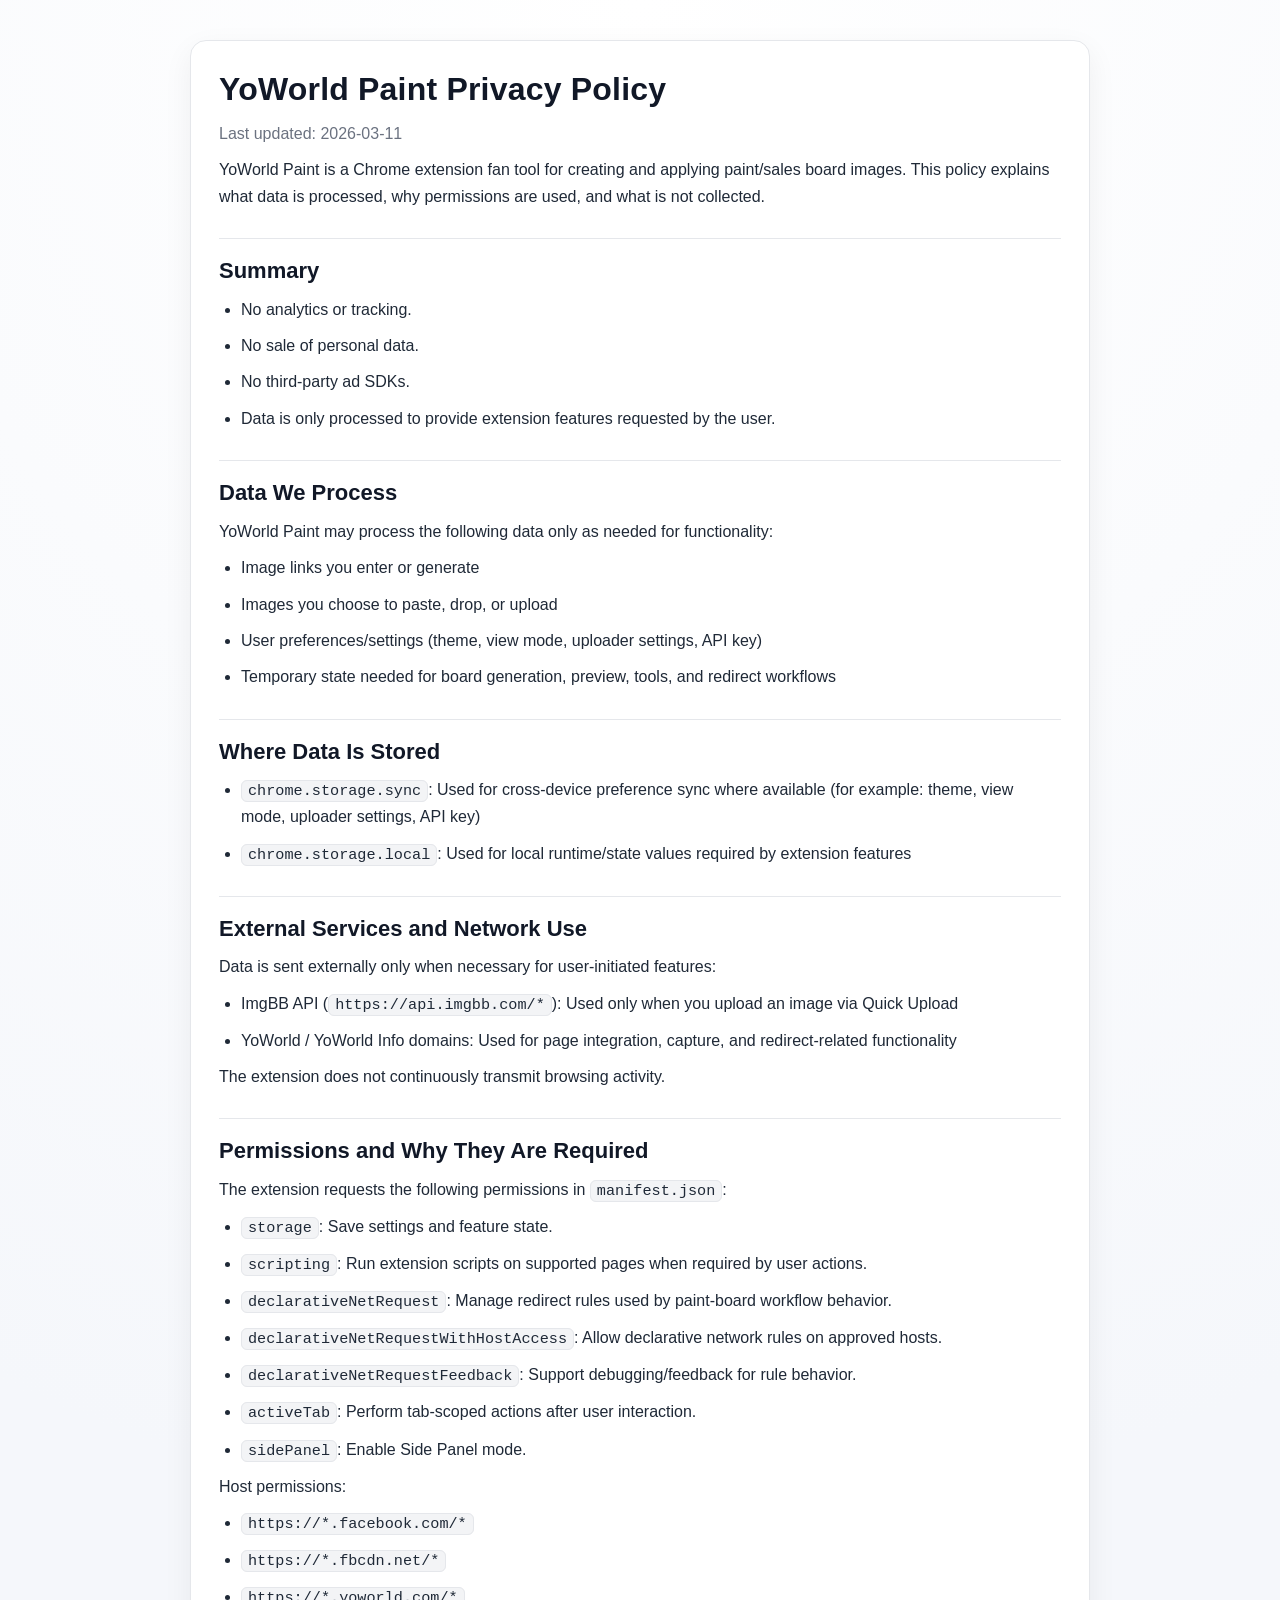
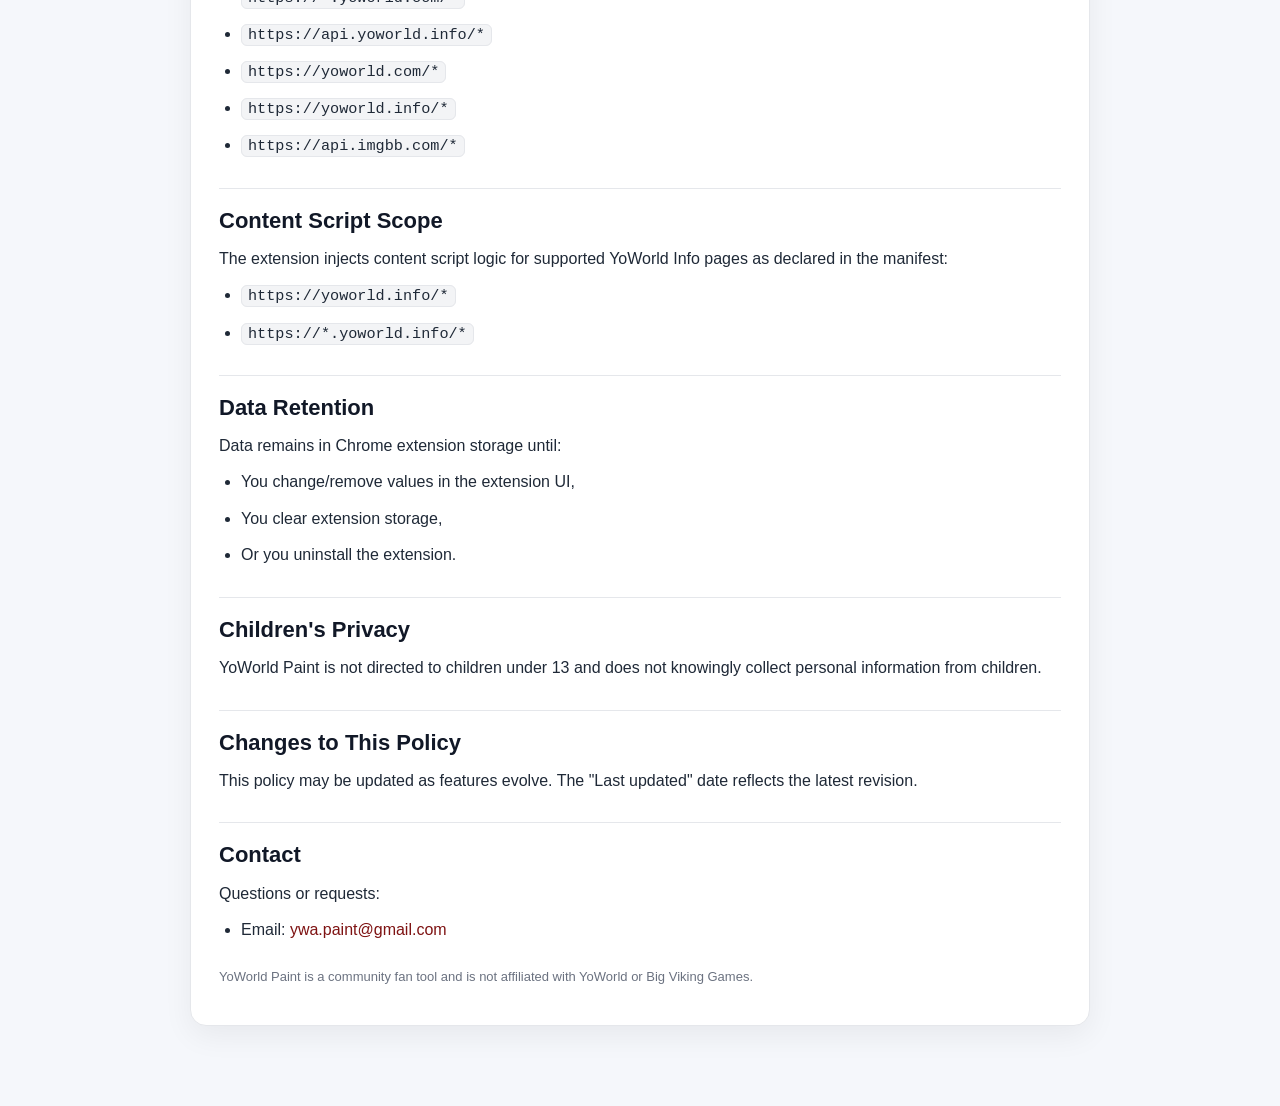
==== privacy-policy.html @ 0a104af5 "Add privacy policy and redirect page for YoWorld Paint extension - Created privacy-policy.html to ou" ====
<!doctype html>
<html lang="en">
<head>
  <meta charset="utf-8" />
  <meta name="viewport" content="width=device-width, initial-scale=1" />
  <title>YoWorld Paint Privacy Policy</title>
  <meta name="description" content="YoWorld Paint Privacy Policy" />
  <style>
    :root {
      --bg: #f5f7fb;
      --card: #ffffff;
      --text: #1f2937;
      --muted: #6b7280;
      --line: #e5e7eb;
      --accent: #7e1212;
      --code-bg: #f3f4f6;
    }

    html, body {
      margin: 0;
      padding: 0;
      background: radial-gradient(circle at top, #ffffff 0%, var(--bg) 55%);
      color: var(--text);
      font: 16px/1.65 "Segoe UI", Roboto, Helvetica, Arial, sans-serif;
    }

    .wrap {
      max-width: 900px;
      margin: 40px auto;
      padding: 0 20px 40px;
    }

    .card {
      background: var(--card);
      border: 1px solid var(--line);
      border-radius: 16px;
      box-shadow: 0 10px 30px rgba(0, 0, 0, 0.06);
      padding: 28px;
    }

    h1, h2 {
      line-height: 1.25;
      margin: 0 0 12px;
      color: #111827;
    }

    h1 {
      font-size: 32px;
      letter-spacing: 0.2px;
    }

    h2 {
      font-size: 22px;
      margin-top: 28px;
      border-top: 1px solid var(--line);
      padding-top: 18px;
    }

    p, li {
      margin: 0 0 10px;
    }

    ul {
      margin: 0 0 8px 22px;
      padding: 0;
    }

    .muted {
      color: var(--muted);
    }

    code {
      background: var(--code-bg);
      border: 1px solid #e5e7eb;
      border-radius: 6px;
      padding: 1px 6px;
      font-family: Consolas, "Courier New", monospace;
      font-size: 0.95em;
    }

    a {
      color: var(--accent);
      text-decoration: none;
    }

    a:hover {
      text-decoration: underline;
    }

    .footer {
      margin-top: 22px;
      font-size: 13px;
      color: var(--muted);
    }
  </style>
</head>
<body>
  <main class="wrap">
    <article class="card">
      <h1>YoWorld Paint Privacy Policy</h1>
      <p class="muted">Last updated: 2026-03-11</p>

      <p>YoWorld Paint is a Chrome extension fan tool for creating and applying paint/sales board images. This policy explains what data is processed, why permissions are used, and what is not collected.</p>

      <h2>Summary</h2>
      <ul>
        <li>No analytics or tracking.</li>
        <li>No sale of personal data.</li>
        <li>No third-party ad SDKs.</li>
        <li>Data is only processed to provide extension features requested by the user.</li>
      </ul>

      <h2>Data We Process</h2>
      <p>YoWorld Paint may process the following data only as needed for functionality:</p>
      <ul>
        <li>Image links you enter or generate</li>
        <li>Images you choose to paste, drop, or upload</li>
        <li>User preferences/settings (theme, view mode, uploader settings, API key)</li>
        <li>Temporary state needed for board generation, preview, tools, and redirect workflows</li>
      </ul>

      <h2>Where Data Is Stored</h2>
      <ul>
        <li><code>chrome.storage.sync</code>: Used for cross-device preference sync where available (for example: theme, view mode, uploader settings, API key)</li>
        <li><code>chrome.storage.local</code>: Used for local runtime/state values required by extension features</li>
      </ul>

      <h2>External Services and Network Use</h2>
      <p>Data is sent externally only when necessary for user-initiated features:</p>
      <ul>
        <li>ImgBB API (<code>https://api.imgbb.com/*</code>): Used only when you upload an image via Quick Upload</li>
        <li>YoWorld / YoWorld Info domains: Used for page integration, capture, and redirect-related functionality</li>
      </ul>
      <p>The extension does not continuously transmit browsing activity.</p>

      <h2>Permissions and Why They Are Required</h2>
      <p>The extension requests the following permissions in <code>manifest.json</code>:</p>
      <ul>
        <li><code>storage</code>: Save settings and feature state.</li>
        <li><code>scripting</code>: Run extension scripts on supported pages when required by user actions.</li>
        <li><code>declarativeNetRequest</code>: Manage redirect rules used by paint-board workflow behavior.</li>
        <li><code>declarativeNetRequestWithHostAccess</code>: Allow declarative network rules on approved hosts.</li>
        <li><code>declarativeNetRequestFeedback</code>: Support debugging/feedback for rule behavior.</li>
        <li><code>activeTab</code>: Perform tab-scoped actions after user interaction.</li>
        <li><code>sidePanel</code>: Enable Side Panel mode.</li>
      </ul>

      <p>Host permissions:</p>
      <ul>
        <li><code>https://*.facebook.com/*</code></li>
        <li><code>https://*.fbcdn.net/*</code></li>
        <li><code>https://*.yoworld.com/*</code></li>
        <li><code>https://api.yoworld.info/*</code></li>
        <li><code>https://yoworld.com/*</code></li>
        <li><code>https://yoworld.info/*</code></li>
        <li><code>https://api.imgbb.com/*</code></li>
      </ul>

      <h2>Content Script Scope</h2>
      <p>The extension injects content script logic for supported YoWorld Info pages as declared in the manifest:</p>
      <ul>
        <li><code>https://yoworld.info/*</code></li>
        <li><code>https://*.yoworld.info/*</code></li>
      </ul>

      <h2>Data Retention</h2>
      <p>Data remains in Chrome extension storage until:</p>
      <ul>
        <li>You change/remove values in the extension UI,</li>
        <li>You clear extension storage,</li>
        <li>Or you uninstall the extension.</li>
      </ul>

      <h2>Children's Privacy</h2>
      <p>YoWorld Paint is not directed to children under 13 and does not knowingly collect personal information from children.</p>

      <h2>Changes to This Policy</h2>
      <p>This policy may be updated as features evolve. The "Last updated" date reflects the latest revision.</p>

      <h2>Contact</h2>
      <p>Questions or requests:</p>
      <ul>
        <li>Email: <a href="mailto:ywa.paint@gmail.com">ywa.paint@gmail.com</a></li>
      </ul>

      <p class="footer">YoWorld Paint is a community fan tool and is not affiliated with YoWorld or Big Viking Games.</p>
    </article>
  </main>
</body>
</html>
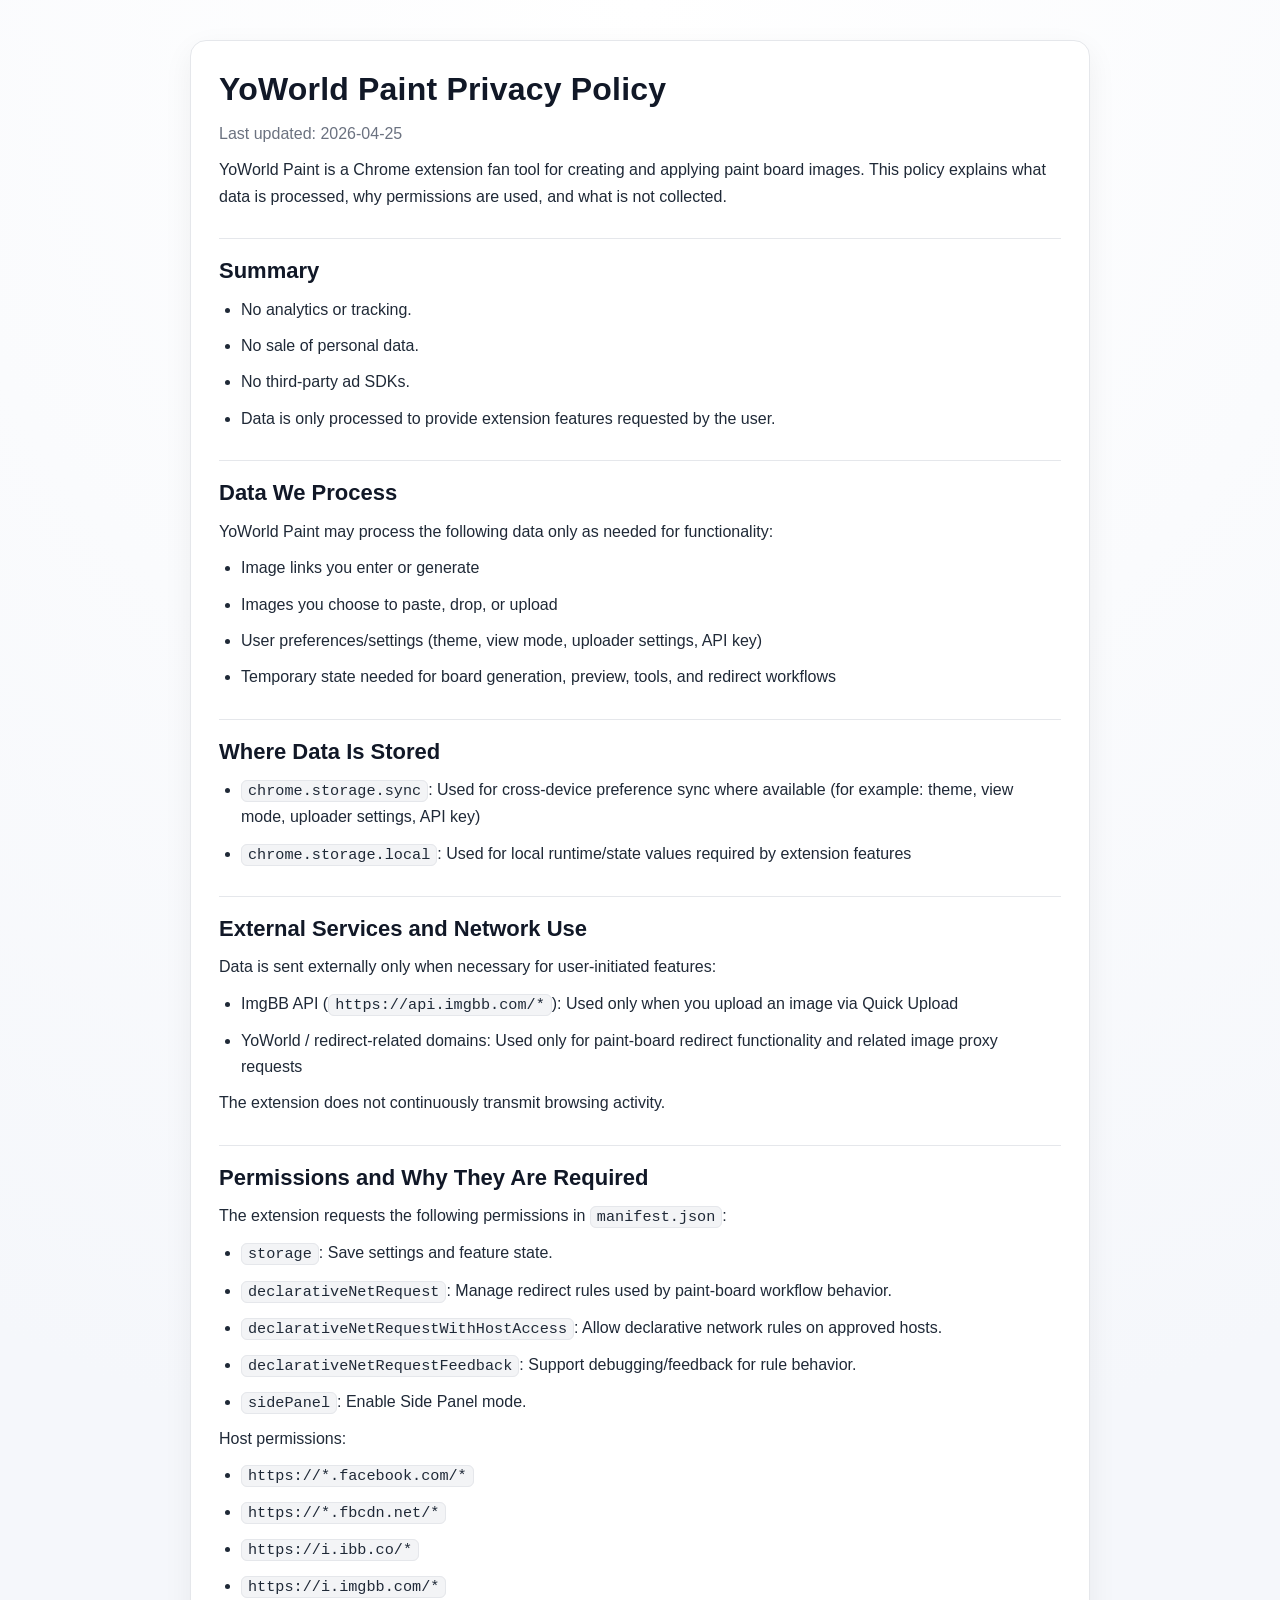
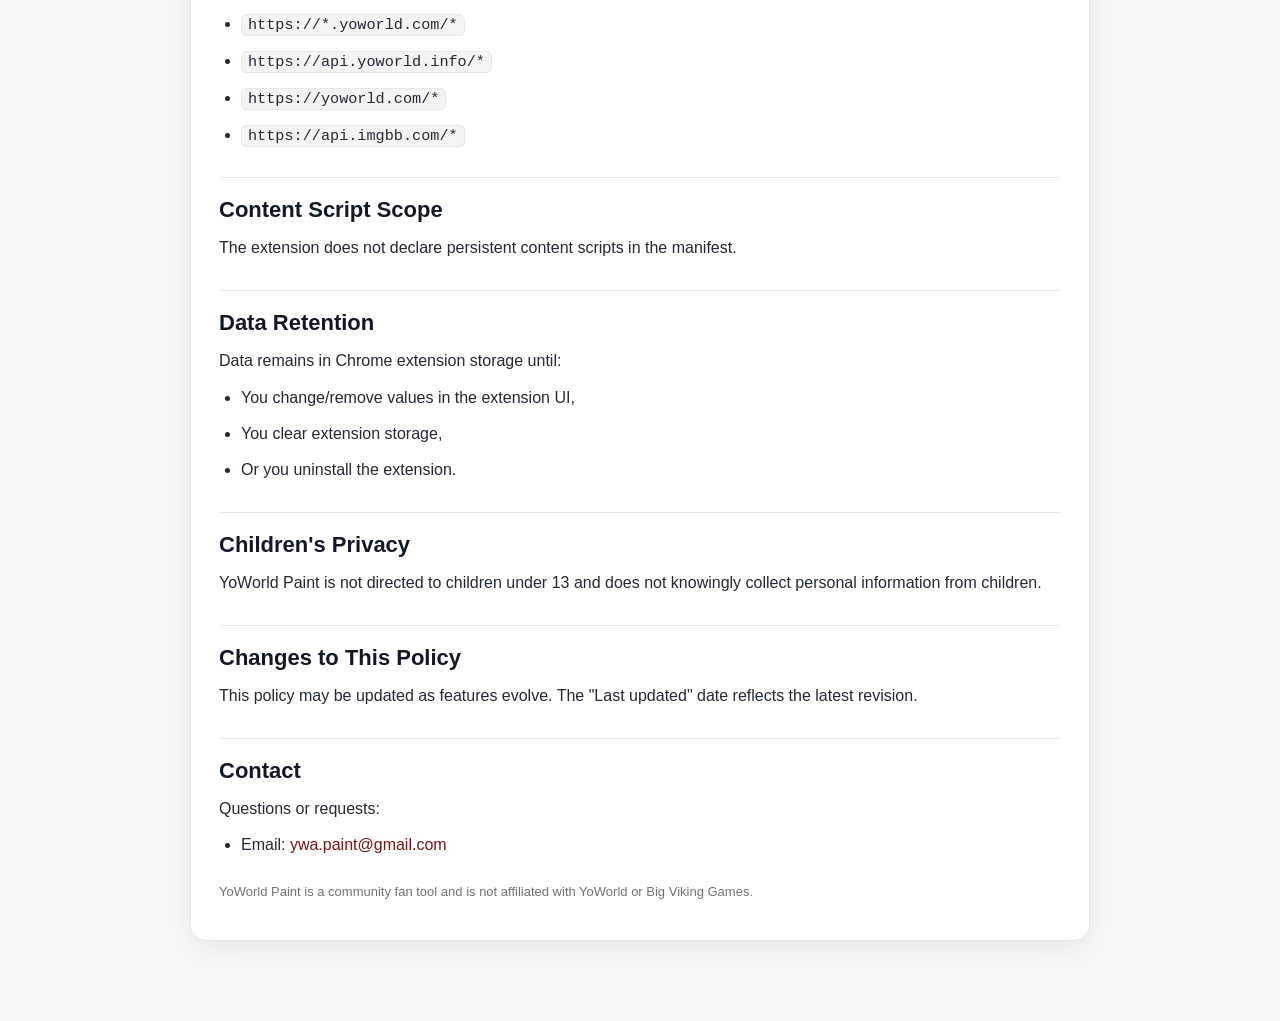
==== commit 9f2f33a6: "feat: Refactor Home tab image upload process and remove Sales Boards tab - Implemented new image pro" ====
--- a/privacy-policy.html
+++ b/privacy-policy.html
@@ -98,9 +98,9 @@
   <main class="wrap">
     <article class="card">
       <h1>YoWorld Paint Privacy Policy</h1>
-      <p class="muted">Last updated: 2026-03-11</p>
+      <p class="muted">Last updated: 2026-04-25</p>
 
-      <p>YoWorld Paint is a Chrome extension fan tool for creating and applying paint/sales board images. This policy explains what data is processed, why permissions are used, and what is not collected.</p>
+      <p>YoWorld Paint is a Chrome extension fan tool for creating and applying paint board images. This policy explains what data is processed, why permissions are used, and what is not collected.</p>
 
       <h2>Summary</h2>
       <ul>
@@ -129,7 +129,7 @@
       <p>Data is sent externally only when necessary for user-initiated features:</p>
       <ul>
         <li>ImgBB API (<code>https://api.imgbb.com/*</code>): Used only when you upload an image via Quick Upload</li>
-        <li>YoWorld / YoWorld Info domains: Used for page integration, capture, and redirect-related functionality</li>
+        <li>YoWorld / redirect-related domains: Used only for paint-board redirect functionality and related image proxy requests</li>
       </ul>
       <p>The extension does not continuously transmit browsing activity.</p>
 
@@ -137,11 +137,9 @@
       <p>The extension requests the following permissions in <code>manifest.json</code>:</p>
       <ul>
         <li><code>storage</code>: Save settings and feature state.</li>
-        <li><code>scripting</code>: Run extension scripts on supported pages when required by user actions.</li>
         <li><code>declarativeNetRequest</code>: Manage redirect rules used by paint-board workflow behavior.</li>
         <li><code>declarativeNetRequestWithHostAccess</code>: Allow declarative network rules on approved hosts.</li>
         <li><code>declarativeNetRequestFeedback</code>: Support debugging/feedback for rule behavior.</li>
-        <li><code>activeTab</code>: Perform tab-scoped actions after user interaction.</li>
         <li><code>sidePanel</code>: Enable Side Panel mode.</li>
       </ul>
 
@@ -149,19 +147,16 @@
       <ul>
         <li><code>https://*.facebook.com/*</code></li>
         <li><code>https://*.fbcdn.net/*</code></li>
+        <li><code>https://i.ibb.co/*</code></li>
+        <li><code>https://i.imgbb.com/*</code></li>
         <li><code>https://*.yoworld.com/*</code></li>
         <li><code>https://api.yoworld.info/*</code></li>
         <li><code>https://yoworld.com/*</code></li>
-        <li><code>https://yoworld.info/*</code></li>
         <li><code>https://api.imgbb.com/*</code></li>
       </ul>
 
       <h2>Content Script Scope</h2>
-      <p>The extension injects content script logic for supported YoWorld Info pages as declared in the manifest:</p>
-      <ul>
-        <li><code>https://yoworld.info/*</code></li>
-        <li><code>https://*.yoworld.info/*</code></li>
-      </ul>
+      <p>The extension does not declare persistent content scripts in the manifest.</p>
 
       <h2>Data Retention</h2>
       <p>Data remains in Chrome extension storage until:</p>
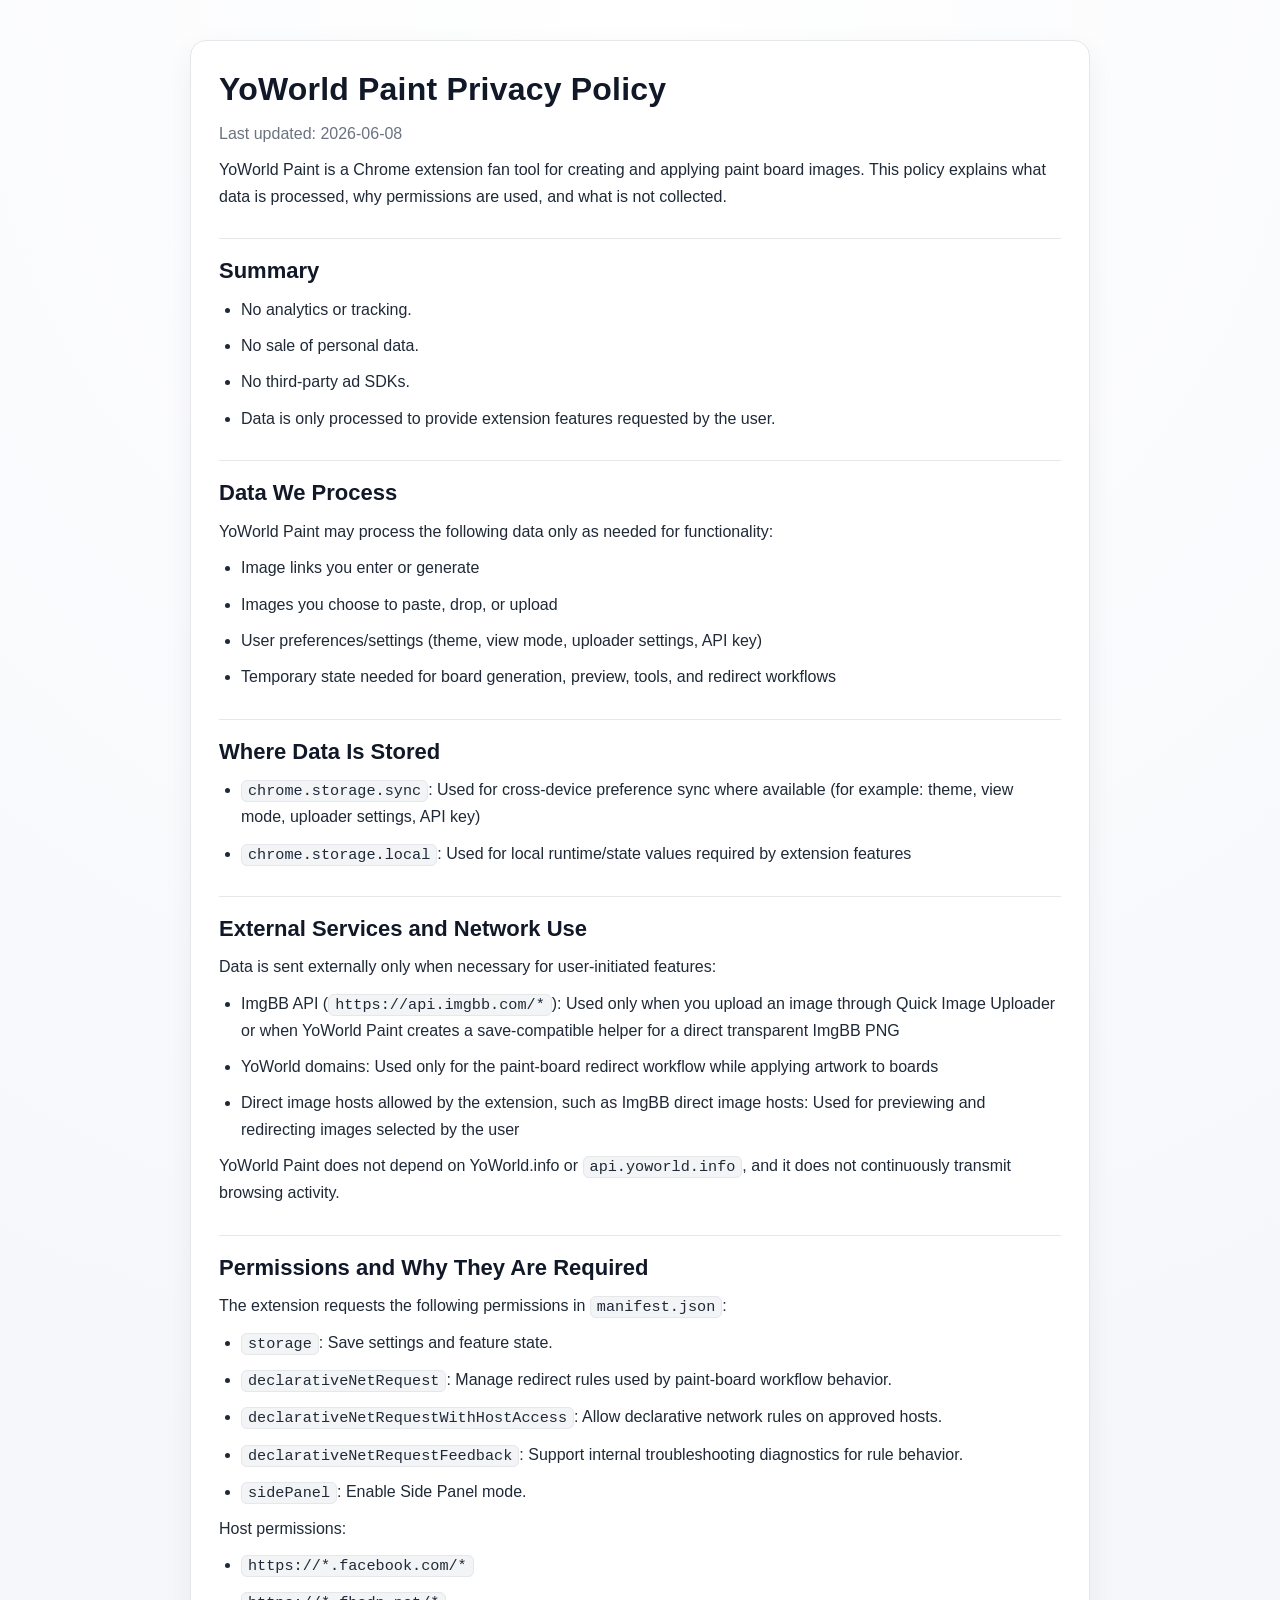
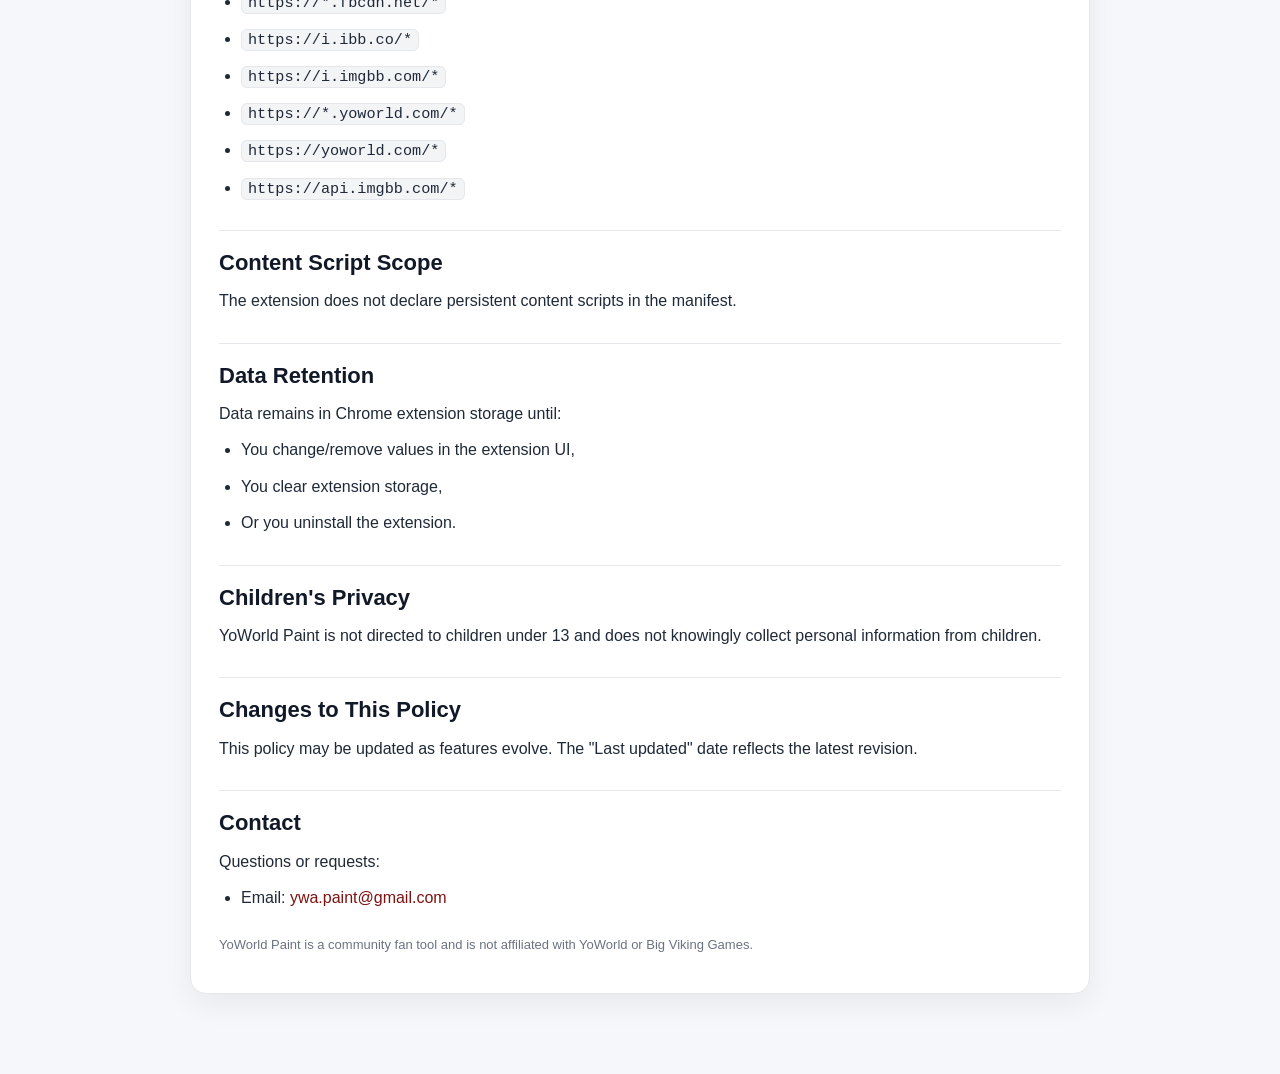
==== commit 90d05254: "Refactor side panel styles for responsive design, update HTML structure, and remove legacy features." ====
--- a/privacy-policy.html
+++ b/privacy-policy.html
@@ -98,7 +98,7 @@
   <main class="wrap">
     <article class="card">
       <h1>YoWorld Paint Privacy Policy</h1>
-      <p class="muted">Last updated: 2026-04-25</p>
+      <p class="muted">Last updated: 2026-06-08</p>
 
       <p>YoWorld Paint is a Chrome extension fan tool for creating and applying paint board images. This policy explains what data is processed, why permissions are used, and what is not collected.</p>
 
@@ -128,10 +128,11 @@
       <h2>External Services and Network Use</h2>
       <p>Data is sent externally only when necessary for user-initiated features:</p>
       <ul>
-        <li>ImgBB API (<code>https://api.imgbb.com/*</code>): Used only when you upload an image via Quick Upload</li>
-        <li>YoWorld / redirect-related domains: Used only for paint-board redirect functionality and related image proxy requests</li>
+        <li>ImgBB API (<code>https://api.imgbb.com/*</code>): Used only when you upload an image through Quick Image Uploader or when YoWorld Paint creates a save-compatible helper for a direct transparent ImgBB PNG</li>
+        <li>YoWorld domains: Used only for the paint-board redirect workflow while applying artwork to boards</li>
+        <li>Direct image hosts allowed by the extension, such as ImgBB direct image hosts: Used for previewing and redirecting images selected by the user</li>
       </ul>
-      <p>The extension does not continuously transmit browsing activity.</p>
+      <p>YoWorld Paint does not depend on YoWorld.info or <code>api.yoworld.info</code>, and it does not continuously transmit browsing activity.</p>
 
       <h2>Permissions and Why They Are Required</h2>
       <p>The extension requests the following permissions in <code>manifest.json</code>:</p>
@@ -139,7 +140,7 @@
         <li><code>storage</code>: Save settings and feature state.</li>
         <li><code>declarativeNetRequest</code>: Manage redirect rules used by paint-board workflow behavior.</li>
         <li><code>declarativeNetRequestWithHostAccess</code>: Allow declarative network rules on approved hosts.</li>
-        <li><code>declarativeNetRequestFeedback</code>: Support debugging/feedback for rule behavior.</li>
+        <li><code>declarativeNetRequestFeedback</code>: Support internal troubleshooting diagnostics for rule behavior.</li>
         <li><code>sidePanel</code>: Enable Side Panel mode.</li>
       </ul>
 
@@ -150,7 +151,6 @@
         <li><code>https://i.ibb.co/*</code></li>
         <li><code>https://i.imgbb.com/*</code></li>
         <li><code>https://*.yoworld.com/*</code></li>
-        <li><code>https://api.yoworld.info/*</code></li>
         <li><code>https://yoworld.com/*</code></li>
         <li><code>https://api.imgbb.com/*</code></li>
       </ul>
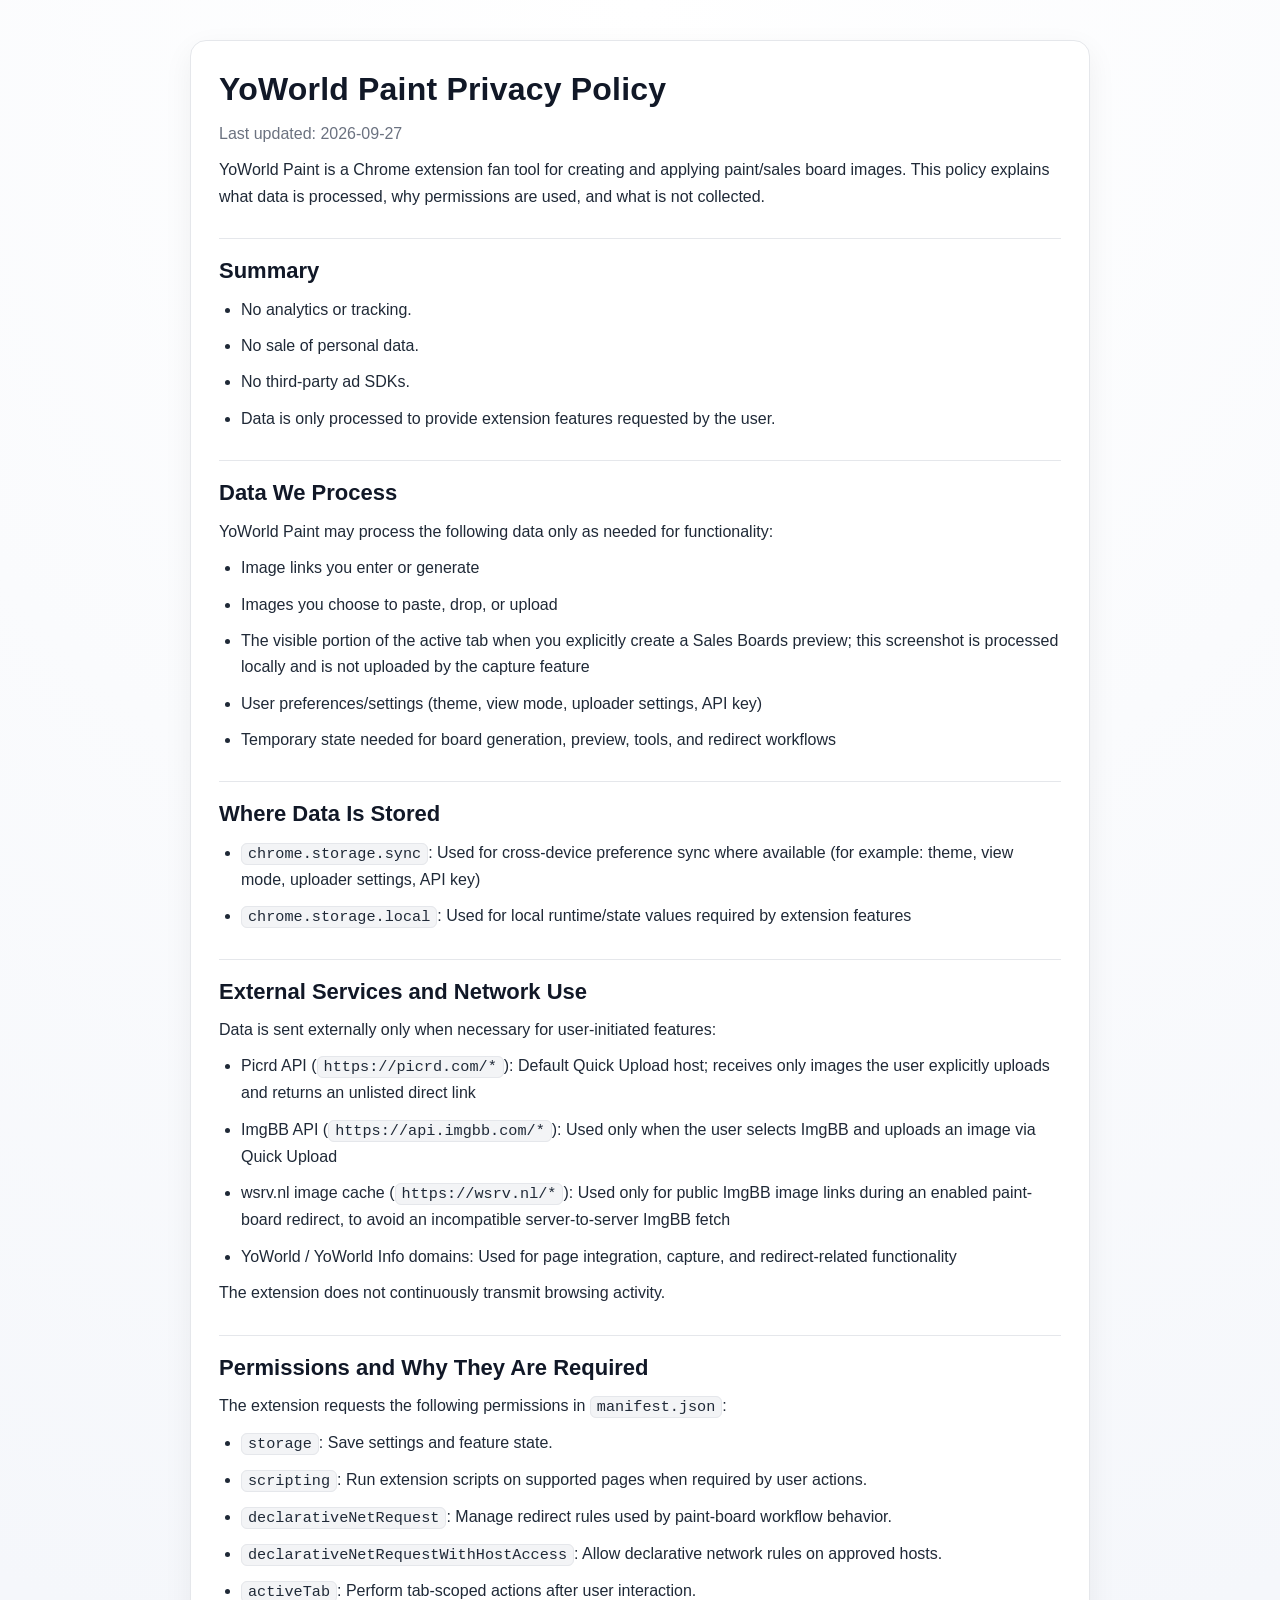
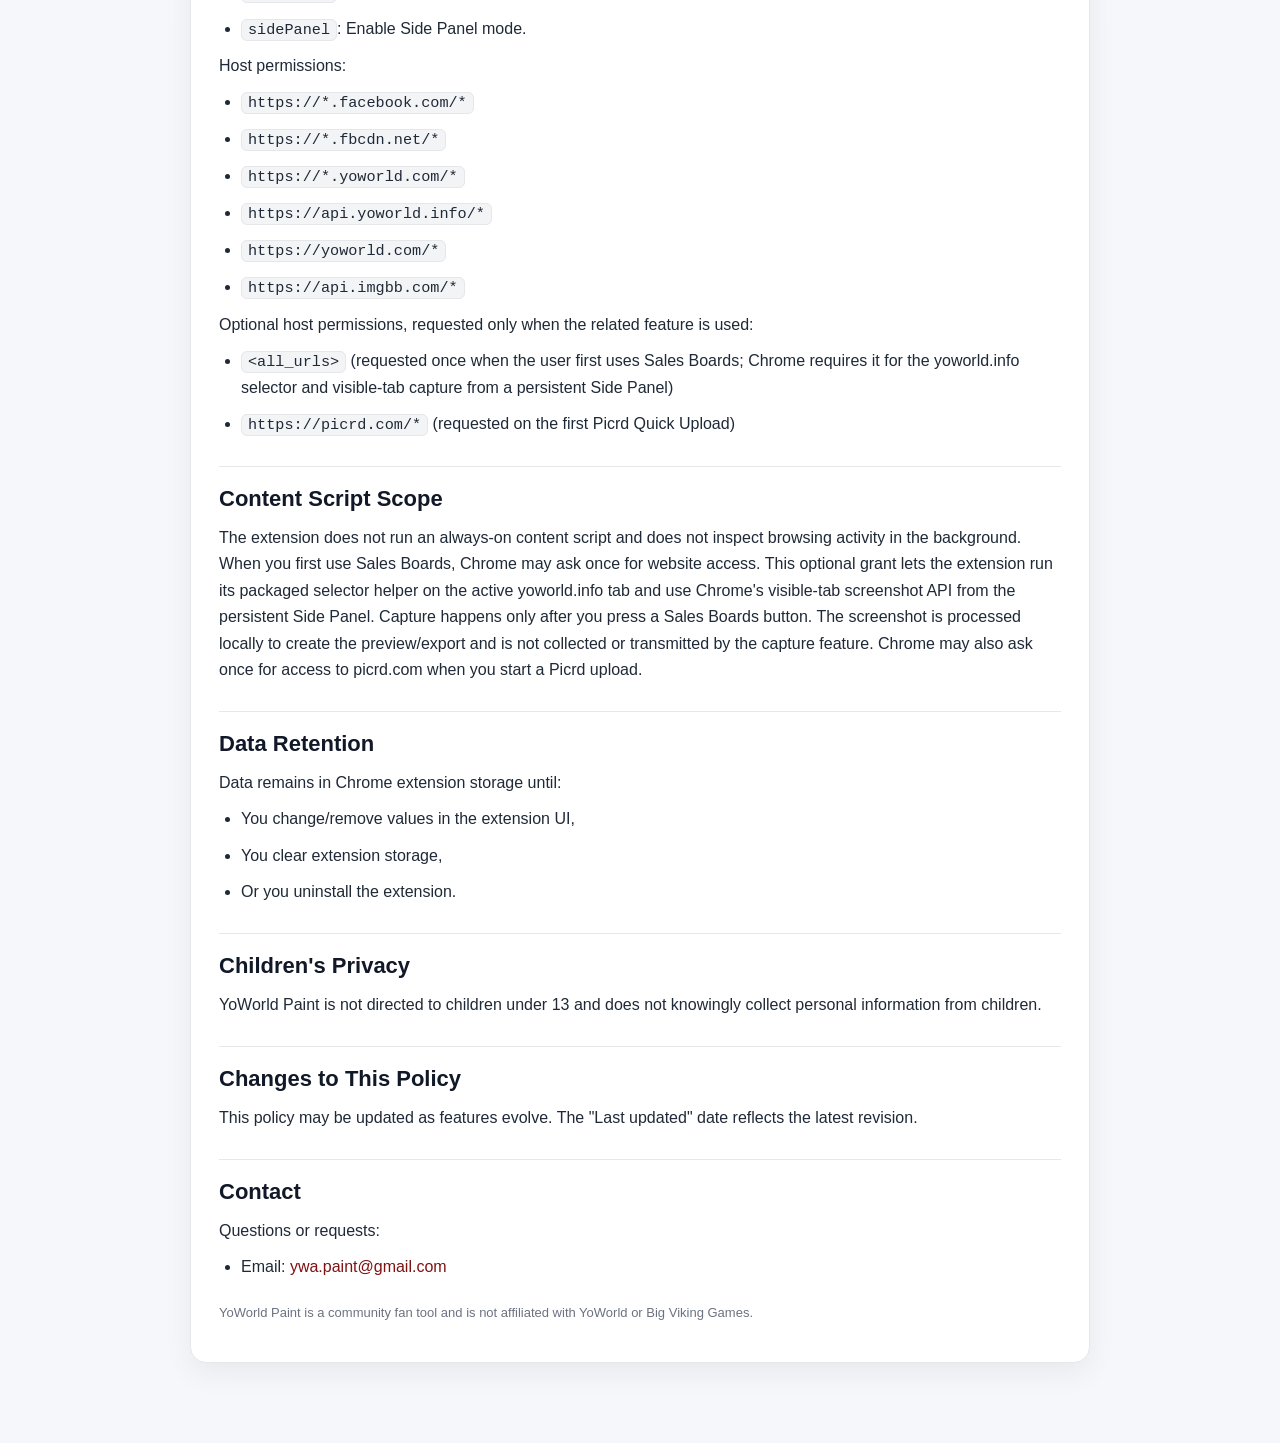
==== commit 6e257e41: "Release YoWorld Paint v3.5.11" ====
--- a/privacy-policy.html
+++ b/privacy-policy.html
@@ -98,9 +98,9 @@
   <main class="wrap">
     <article class="card">
       <h1>YoWorld Paint Privacy Policy</h1>
-      <p class="muted">Last updated: 2026-06-08</p>
+      <p class="muted">Last updated: 2026-09-27</p>
 
-      <p>YoWorld Paint is a Chrome extension fan tool for creating and applying paint board images. This policy explains what data is processed, why permissions are used, and what is not collected.</p>
+      <p>YoWorld Paint is a Chrome extension fan tool for creating and applying paint/sales board images. This policy explains what data is processed, why permissions are used, and what is not collected.</p>
 
       <h2>Summary</h2>
       <ul>
@@ -115,6 +115,7 @@
       <ul>
         <li>Image links you enter or generate</li>
         <li>Images you choose to paste, drop, or upload</li>
+        <li>The visible portion of the active tab when you explicitly create a Sales Boards preview; this screenshot is processed locally and is not uploaded by the capture feature</li>
         <li>User preferences/settings (theme, view mode, uploader settings, API key)</li>
         <li>Temporary state needed for board generation, preview, tools, and redirect workflows</li>
       </ul>
@@ -128,19 +129,21 @@
       <h2>External Services and Network Use</h2>
       <p>Data is sent externally only when necessary for user-initiated features:</p>
       <ul>
-        <li>ImgBB API (<code>https://api.imgbb.com/*</code>): Used only when you upload an image through Quick Image Uploader or when YoWorld Paint creates a save-compatible helper for a direct transparent ImgBB PNG</li>
-        <li>YoWorld domains: Used only for the paint-board redirect workflow while applying artwork to boards</li>
-        <li>Direct image hosts allowed by the extension, such as ImgBB direct image hosts: Used for previewing and redirecting images selected by the user</li>
+        <li>Picrd API (<code>https://picrd.com/*</code>): Default Quick Upload host; receives only images the user explicitly uploads and returns an unlisted direct link</li>
+        <li>ImgBB API (<code>https://api.imgbb.com/*</code>): Used only when the user selects ImgBB and uploads an image via Quick Upload</li>
+        <li>wsrv.nl image cache (<code>https://wsrv.nl/*</code>): Used only for public ImgBB image links during an enabled paint-board redirect, to avoid an incompatible server-to-server ImgBB fetch</li>
+        <li>YoWorld / YoWorld Info domains: Used for page integration, capture, and redirect-related functionality</li>
       </ul>
-      <p>YoWorld Paint does not depend on YoWorld.info or <code>api.yoworld.info</code>, and it does not continuously transmit browsing activity.</p>
+      <p>The extension does not continuously transmit browsing activity.</p>
 
       <h2>Permissions and Why They Are Required</h2>
       <p>The extension requests the following permissions in <code>manifest.json</code>:</p>
       <ul>
         <li><code>storage</code>: Save settings and feature state.</li>
+        <li><code>scripting</code>: Run extension scripts on supported pages when required by user actions.</li>
         <li><code>declarativeNetRequest</code>: Manage redirect rules used by paint-board workflow behavior.</li>
         <li><code>declarativeNetRequestWithHostAccess</code>: Allow declarative network rules on approved hosts.</li>
-        <li><code>declarativeNetRequestFeedback</code>: Support internal troubleshooting diagnostics for rule behavior.</li>
+        <li><code>activeTab</code>: Perform tab-scoped actions after user interaction.</li>
         <li><code>sidePanel</code>: Enable Side Panel mode.</li>
       </ul>
 
@@ -148,15 +151,20 @@
       <ul>
         <li><code>https://*.facebook.com/*</code></li>
         <li><code>https://*.fbcdn.net/*</code></li>
-        <li><code>https://i.ibb.co/*</code></li>
-        <li><code>https://i.imgbb.com/*</code></li>
         <li><code>https://*.yoworld.com/*</code></li>
+        <li><code>https://api.yoworld.info/*</code></li>
         <li><code>https://yoworld.com/*</code></li>
         <li><code>https://api.imgbb.com/*</code></li>
       </ul>
 
+      <p>Optional host permissions, requested only when the related feature is used:</p>
+      <ul>
+        <li><code>&lt;all_urls&gt;</code> (requested once when the user first uses Sales Boards; Chrome requires it for the yoworld.info selector and visible-tab capture from a persistent Side Panel)</li>
+        <li><code>https://picrd.com/*</code> (requested on the first Picrd Quick Upload)</li>
+      </ul>
+
       <h2>Content Script Scope</h2>
-      <p>The extension does not declare persistent content scripts in the manifest.</p>
+      <p>The extension does not run an always-on content script and does not inspect browsing activity in the background. When you first use Sales Boards, Chrome may ask once for website access. This optional grant lets the extension run its packaged selector helper on the active yoworld.info tab and use Chrome's visible-tab screenshot API from the persistent Side Panel. Capture happens only after you press a Sales Boards button. The screenshot is processed locally to create the preview/export and is not collected or transmitted by the capture feature. Chrome may also ask once for access to picrd.com when you start a Picrd upload.</p>
 
       <h2>Data Retention</h2>
       <p>Data remains in Chrome extension storage until:</p>
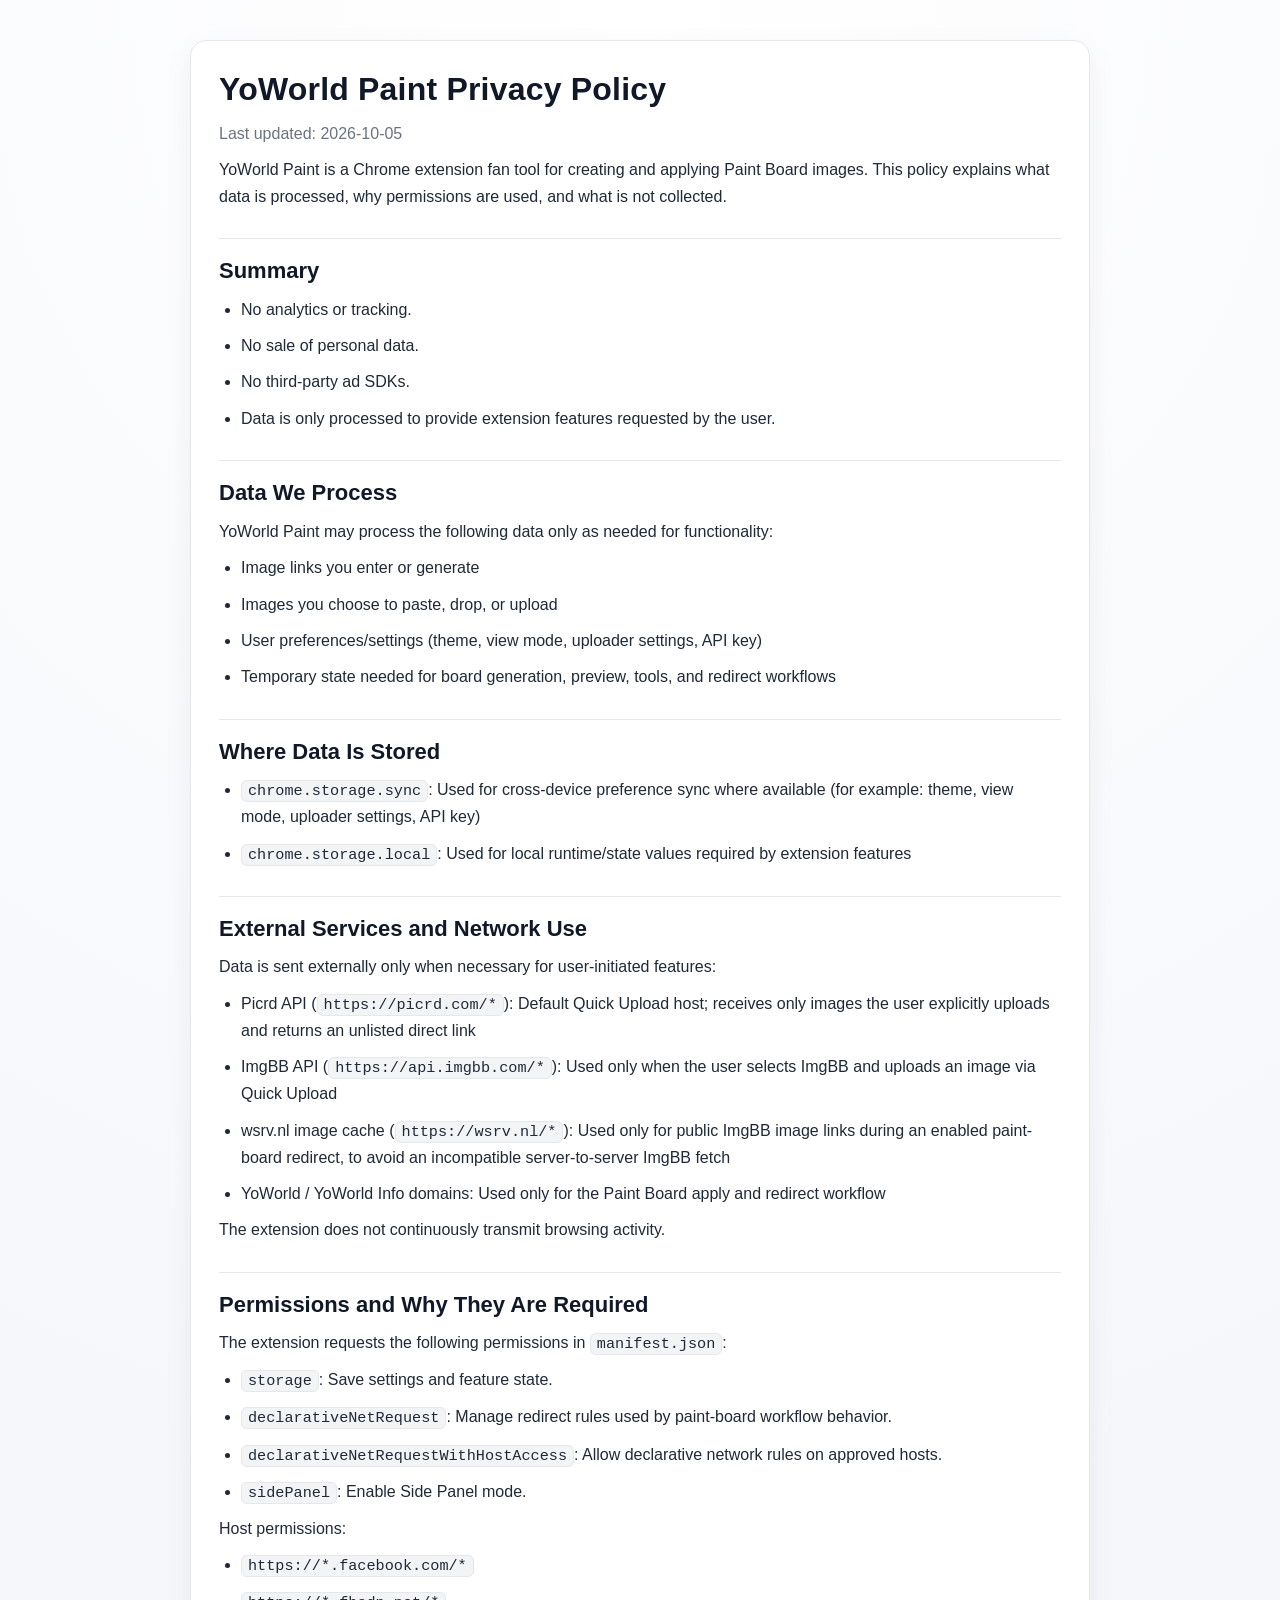
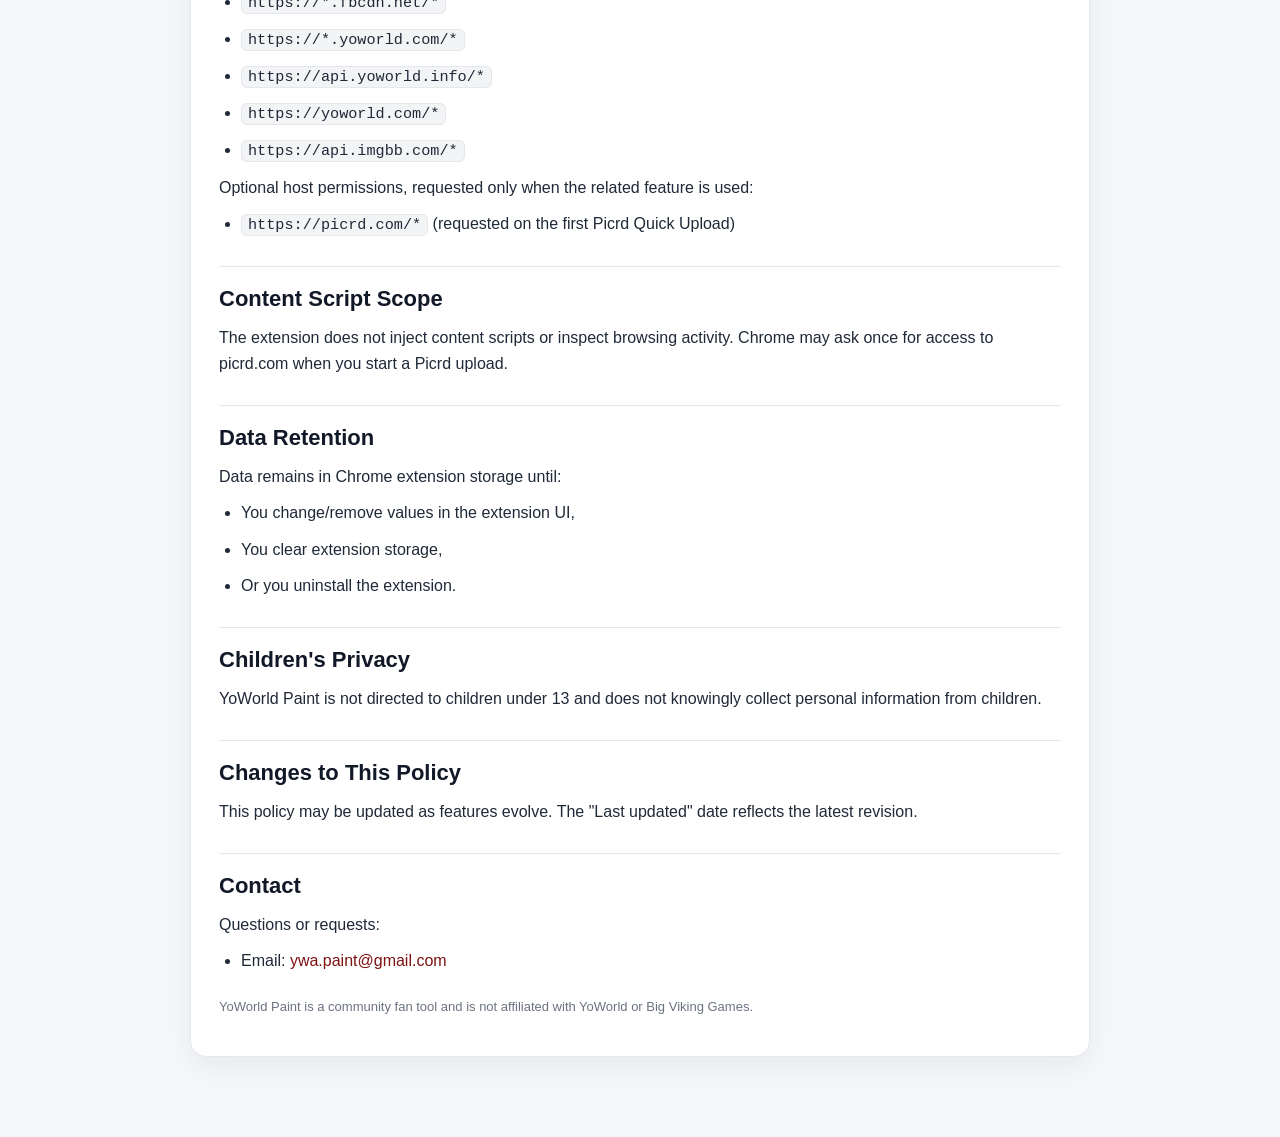
==== commit 5725f03b: "Remove broken Sales Boards integration" ====
--- a/privacy-policy.html
+++ b/privacy-policy.html
@@ -98,9 +98,9 @@
   <main class="wrap">
     <article class="card">
       <h1>YoWorld Paint Privacy Policy</h1>
-      <p class="muted">Last updated: 2026-09-27</p>
+      <p class="muted">Last updated: 2026-10-05</p>
 
-      <p>YoWorld Paint is a Chrome extension fan tool for creating and applying paint/sales board images. This policy explains what data is processed, why permissions are used, and what is not collected.</p>
+      <p>YoWorld Paint is a Chrome extension fan tool for creating and applying Paint Board images. This policy explains what data is processed, why permissions are used, and what is not collected.</p>
 
       <h2>Summary</h2>
       <ul>
@@ -115,7 +115,6 @@
       <ul>
         <li>Image links you enter or generate</li>
         <li>Images you choose to paste, drop, or upload</li>
-        <li>The visible portion of the active tab when you explicitly create a Sales Boards preview; this screenshot is processed locally and is not uploaded by the capture feature</li>
         <li>User preferences/settings (theme, view mode, uploader settings, API key)</li>
         <li>Temporary state needed for board generation, preview, tools, and redirect workflows</li>
       </ul>
@@ -132,7 +131,7 @@
         <li>Picrd API (<code>https://picrd.com/*</code>): Default Quick Upload host; receives only images the user explicitly uploads and returns an unlisted direct link</li>
         <li>ImgBB API (<code>https://api.imgbb.com/*</code>): Used only when the user selects ImgBB and uploads an image via Quick Upload</li>
         <li>wsrv.nl image cache (<code>https://wsrv.nl/*</code>): Used only for public ImgBB image links during an enabled paint-board redirect, to avoid an incompatible server-to-server ImgBB fetch</li>
-        <li>YoWorld / YoWorld Info domains: Used for page integration, capture, and redirect-related functionality</li>
+        <li>YoWorld / YoWorld Info domains: Used only for the Paint Board apply and redirect workflow</li>
       </ul>
       <p>The extension does not continuously transmit browsing activity.</p>
 
@@ -140,10 +139,8 @@
       <p>The extension requests the following permissions in <code>manifest.json</code>:</p>
       <ul>
         <li><code>storage</code>: Save settings and feature state.</li>
-        <li><code>scripting</code>: Run extension scripts on supported pages when required by user actions.</li>
         <li><code>declarativeNetRequest</code>: Manage redirect rules used by paint-board workflow behavior.</li>
         <li><code>declarativeNetRequestWithHostAccess</code>: Allow declarative network rules on approved hosts.</li>
-        <li><code>activeTab</code>: Perform tab-scoped actions after user interaction.</li>
         <li><code>sidePanel</code>: Enable Side Panel mode.</li>
       </ul>
 
@@ -159,12 +156,11 @@
 
       <p>Optional host permissions, requested only when the related feature is used:</p>
       <ul>
-        <li><code>&lt;all_urls&gt;</code> (requested once when the user first uses Sales Boards; Chrome requires it for the yoworld.info selector and visible-tab capture from a persistent Side Panel)</li>
         <li><code>https://picrd.com/*</code> (requested on the first Picrd Quick Upload)</li>
       </ul>
 
       <h2>Content Script Scope</h2>
-      <p>The extension does not run an always-on content script and does not inspect browsing activity in the background. When you first use Sales Boards, Chrome may ask once for website access. This optional grant lets the extension run its packaged selector helper on the active yoworld.info tab and use Chrome's visible-tab screenshot API from the persistent Side Panel. Capture happens only after you press a Sales Boards button. The screenshot is processed locally to create the preview/export and is not collected or transmitted by the capture feature. Chrome may also ask once for access to picrd.com when you start a Picrd upload.</p>
+      <p>The extension does not inject content scripts or inspect browsing activity. Chrome may ask once for access to picrd.com when you start a Picrd upload.</p>
 
       <h2>Data Retention</h2>
       <p>Data remains in Chrome extension storage until:</p>
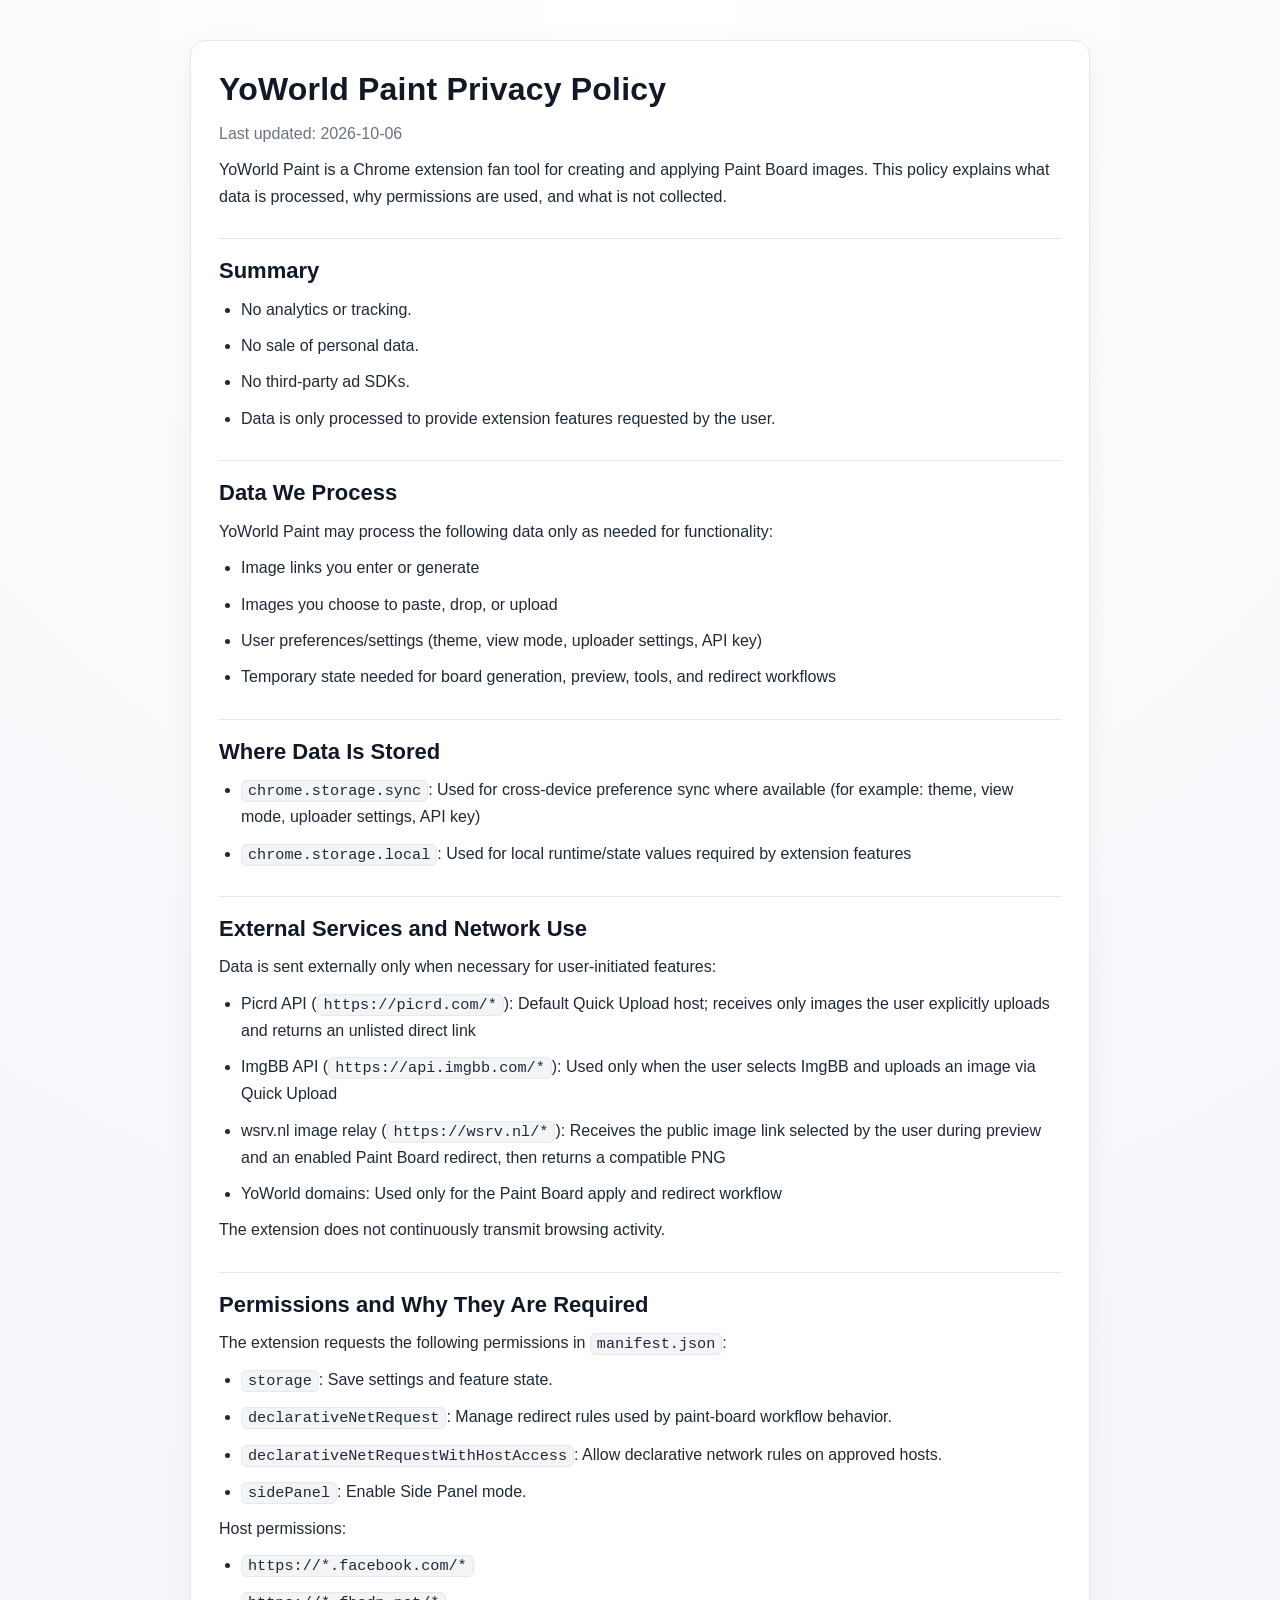
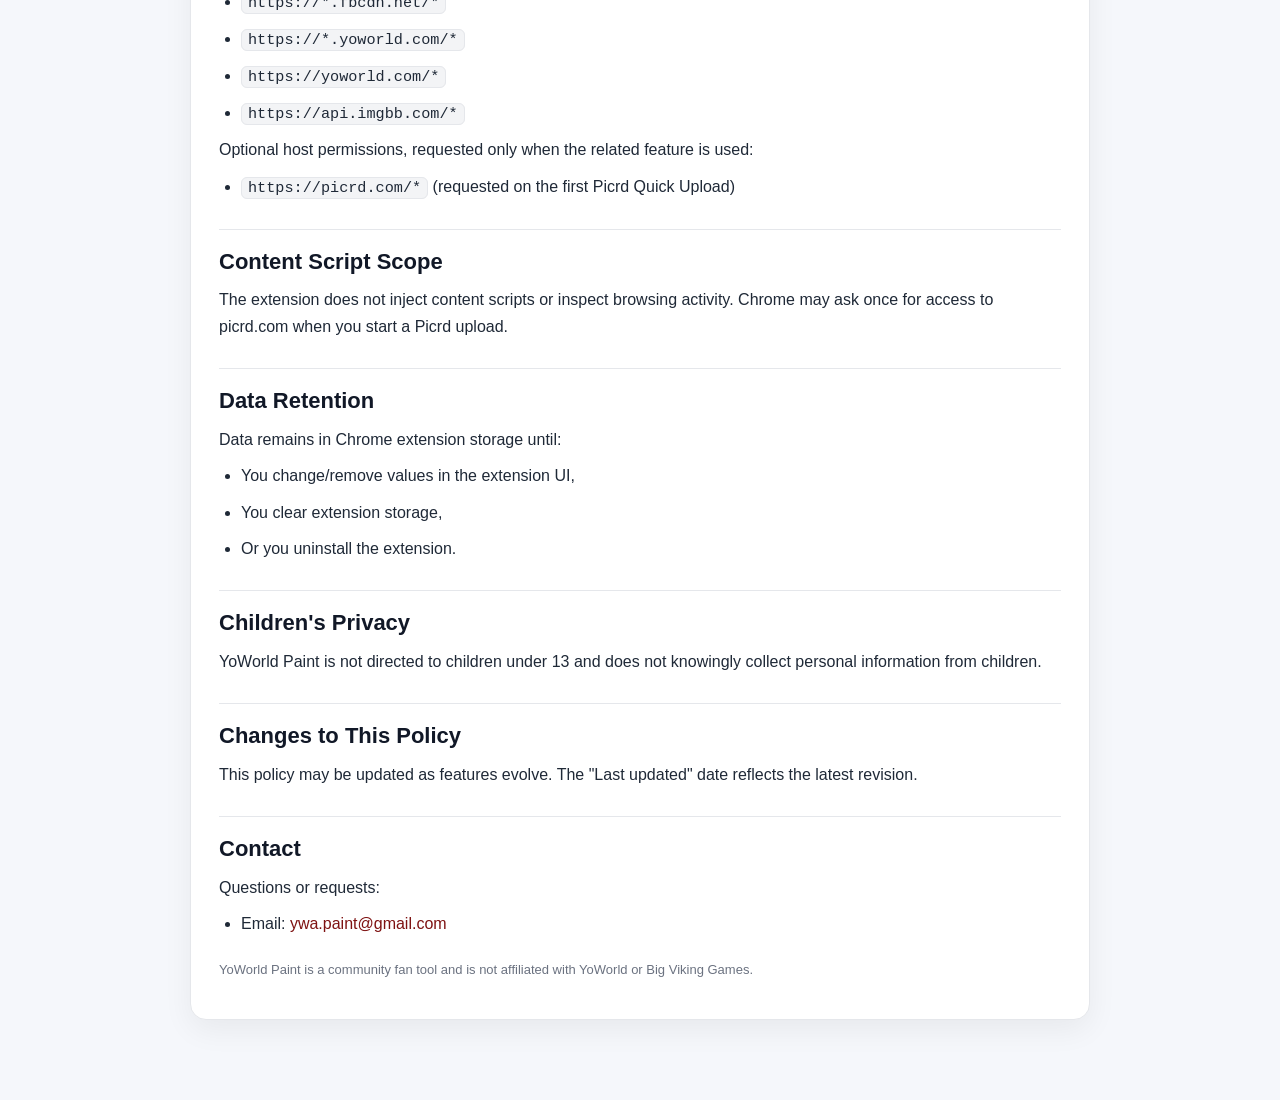
==== commit 9f8df4fc: "Fix Paint Board relay and release v3.5.13" ====
--- a/privacy-policy.html
+++ b/privacy-policy.html
@@ -98,7 +98,7 @@
   <main class="wrap">
     <article class="card">
       <h1>YoWorld Paint Privacy Policy</h1>
-      <p class="muted">Last updated: 2026-10-05</p>
+      <p class="muted">Last updated: 2026-10-06</p>
 
       <p>YoWorld Paint is a Chrome extension fan tool for creating and applying Paint Board images. This policy explains what data is processed, why permissions are used, and what is not collected.</p>
 
@@ -130,8 +130,8 @@
       <ul>
         <li>Picrd API (<code>https://picrd.com/*</code>): Default Quick Upload host; receives only images the user explicitly uploads and returns an unlisted direct link</li>
         <li>ImgBB API (<code>https://api.imgbb.com/*</code>): Used only when the user selects ImgBB and uploads an image via Quick Upload</li>
-        <li>wsrv.nl image cache (<code>https://wsrv.nl/*</code>): Used only for public ImgBB image links during an enabled paint-board redirect, to avoid an incompatible server-to-server ImgBB fetch</li>
-        <li>YoWorld / YoWorld Info domains: Used only for the Paint Board apply and redirect workflow</li>
+        <li>wsrv.nl image relay (<code>https://wsrv.nl/*</code>): Receives the public image link selected by the user during preview and an enabled Paint Board redirect, then returns a compatible PNG</li>
+        <li>YoWorld domains: Used only for the Paint Board apply and redirect workflow</li>
       </ul>
       <p>The extension does not continuously transmit browsing activity.</p>
 
@@ -149,7 +149,6 @@
         <li><code>https://*.facebook.com/*</code></li>
         <li><code>https://*.fbcdn.net/*</code></li>
         <li><code>https://*.yoworld.com/*</code></li>
-        <li><code>https://api.yoworld.info/*</code></li>
         <li><code>https://yoworld.com/*</code></li>
         <li><code>https://api.imgbb.com/*</code></li>
       </ul>
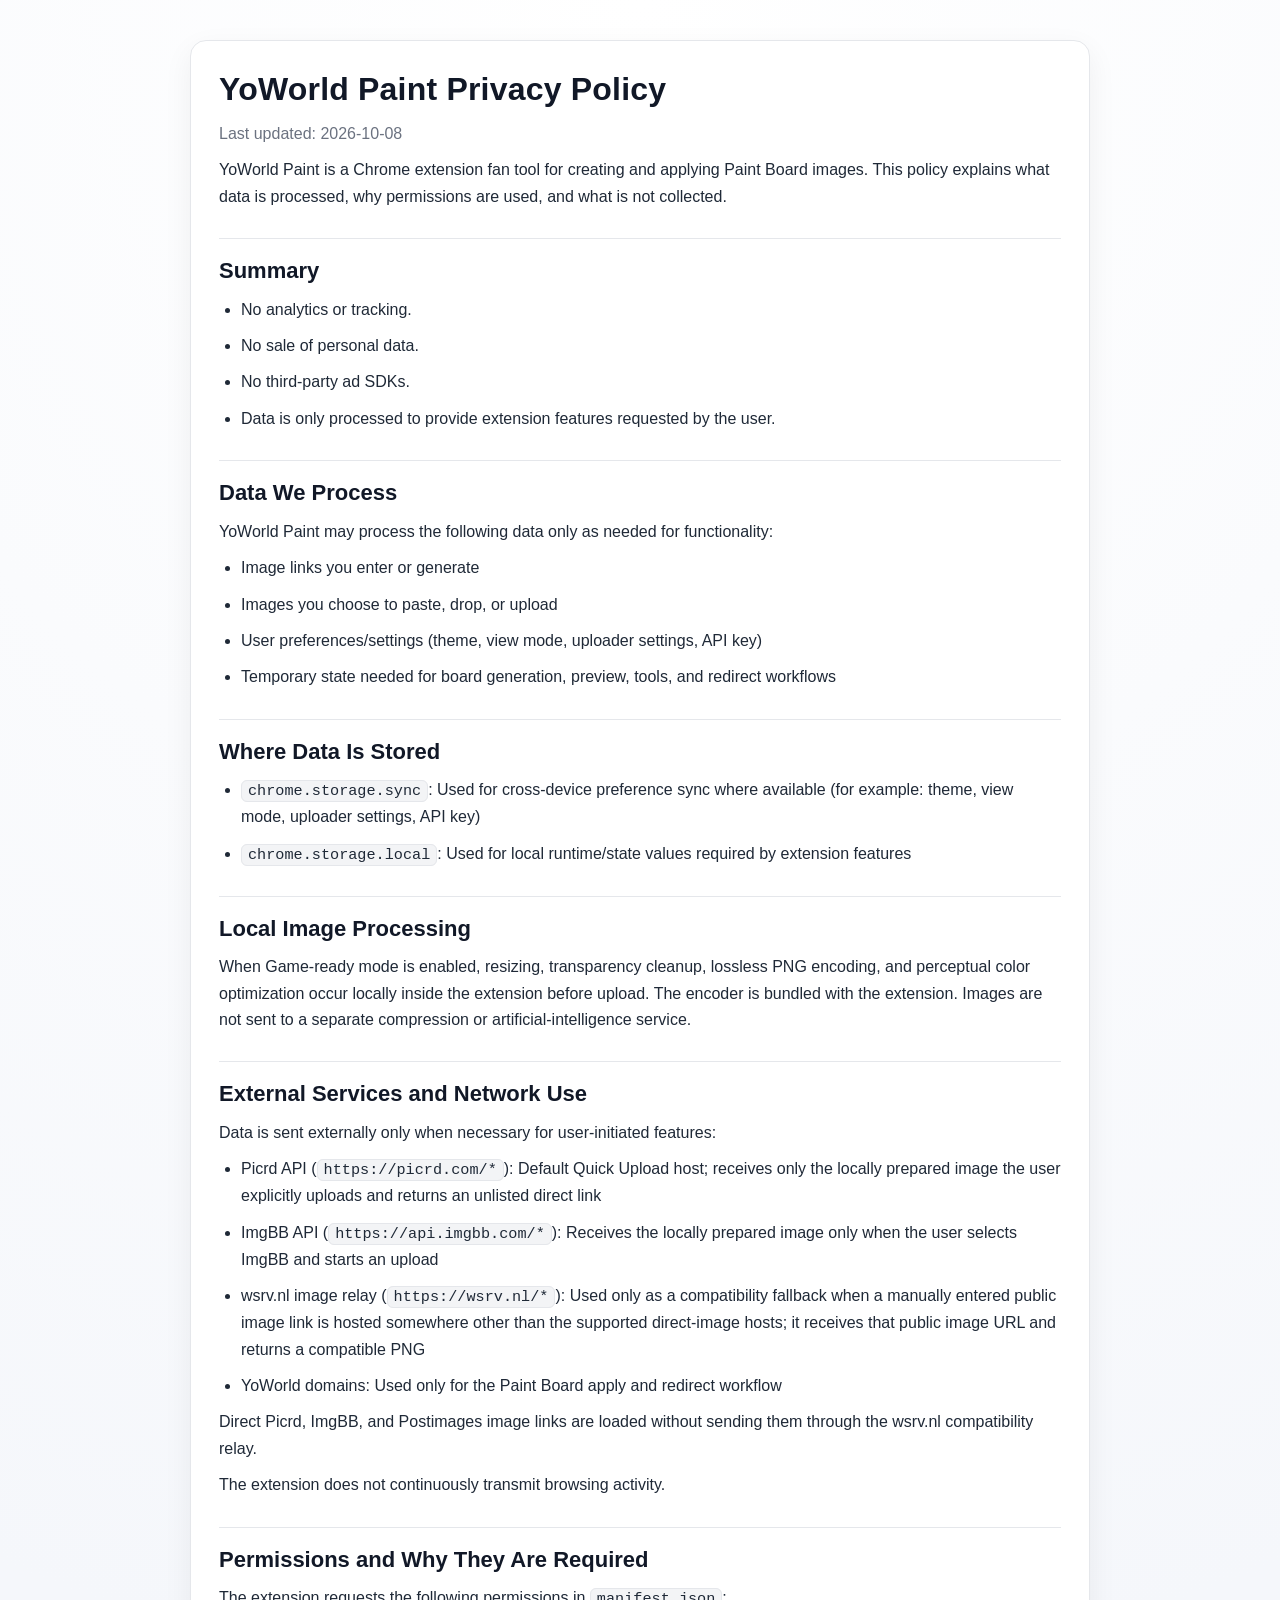
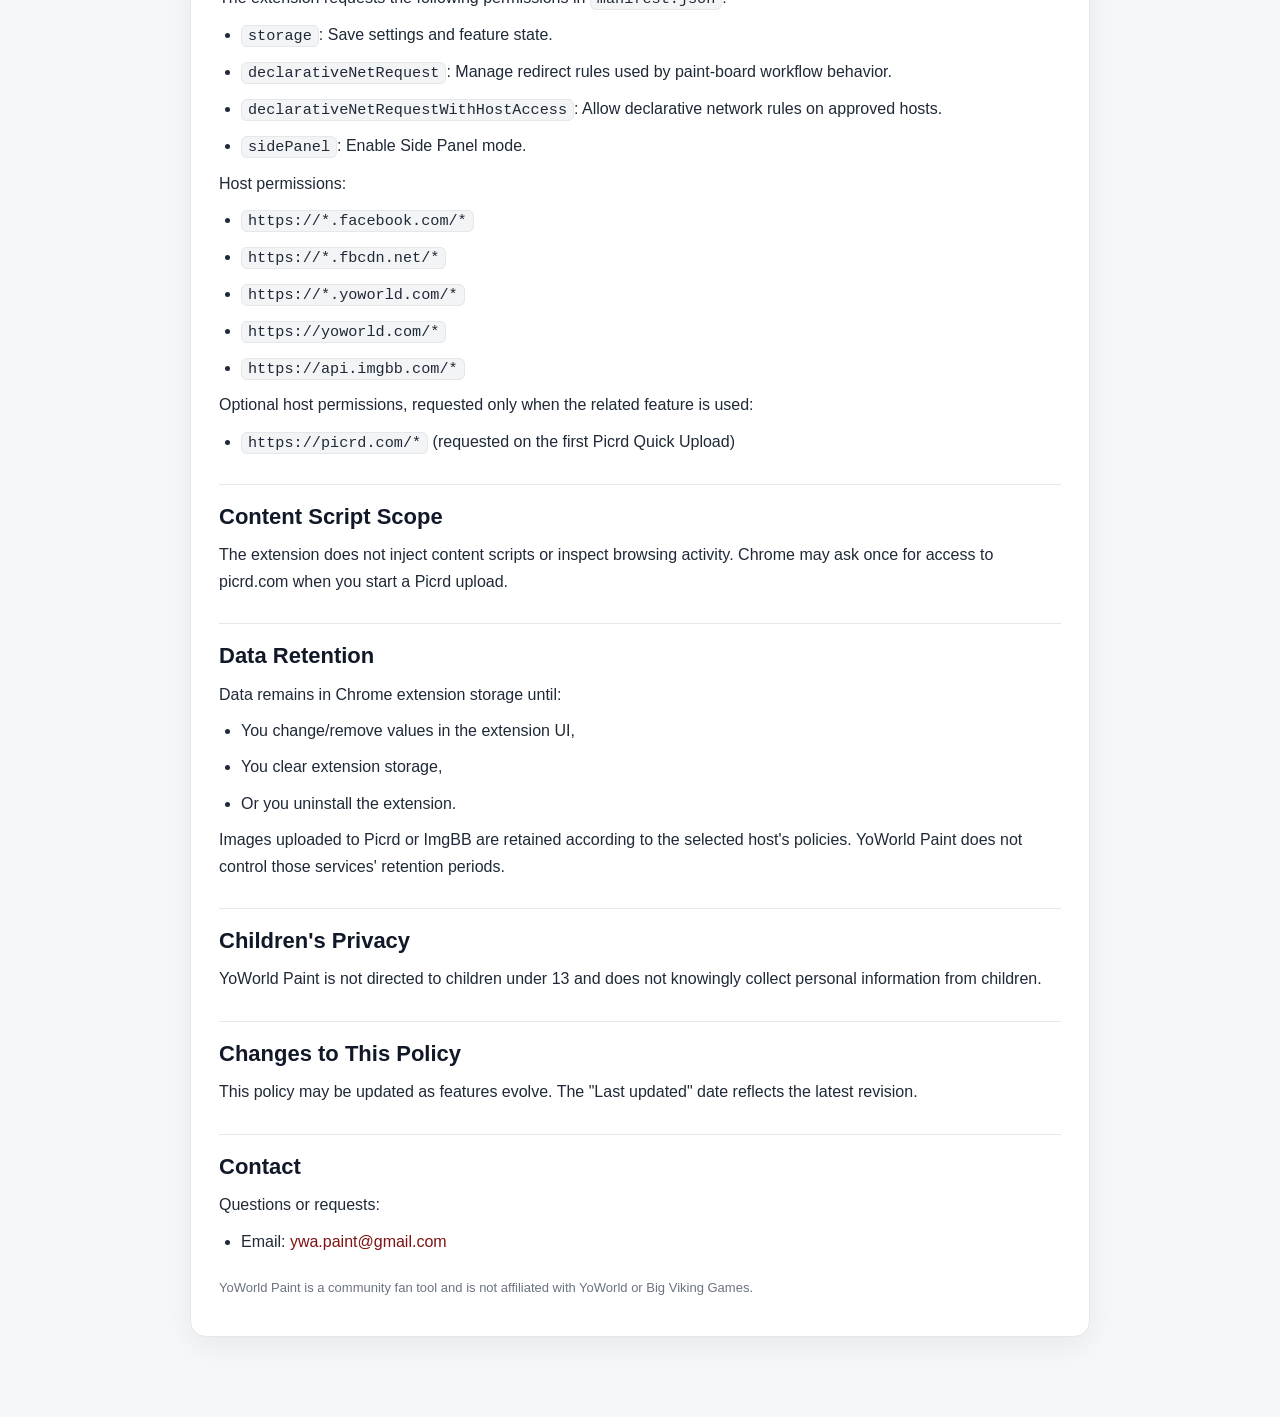
==== commit fcd37694: "Release YoWorld Paint v3.5.14" ====
--- a/privacy-policy.html
+++ b/privacy-policy.html
@@ -98,7 +98,7 @@
   <main class="wrap">
     <article class="card">
       <h1>YoWorld Paint Privacy Policy</h1>
-      <p class="muted">Last updated: 2026-10-06</p>
+      <p class="muted">Last updated: 2026-10-08</p>
 
       <p>YoWorld Paint is a Chrome extension fan tool for creating and applying Paint Board images. This policy explains what data is processed, why permissions are used, and what is not collected.</p>
 
@@ -125,14 +125,18 @@
         <li><code>chrome.storage.local</code>: Used for local runtime/state values required by extension features</li>
       </ul>
 
+      <h2>Local Image Processing</h2>
+      <p>When Game-ready mode is enabled, resizing, transparency cleanup, lossless PNG encoding, and perceptual color optimization occur locally inside the extension before upload. The encoder is bundled with the extension. Images are not sent to a separate compression or artificial-intelligence service.</p>
+
       <h2>External Services and Network Use</h2>
       <p>Data is sent externally only when necessary for user-initiated features:</p>
       <ul>
-        <li>Picrd API (<code>https://picrd.com/*</code>): Default Quick Upload host; receives only images the user explicitly uploads and returns an unlisted direct link</li>
-        <li>ImgBB API (<code>https://api.imgbb.com/*</code>): Used only when the user selects ImgBB and uploads an image via Quick Upload</li>
-        <li>wsrv.nl image relay (<code>https://wsrv.nl/*</code>): Receives the public image link selected by the user during preview and an enabled Paint Board redirect, then returns a compatible PNG</li>
+        <li>Picrd API (<code>https://picrd.com/*</code>): Default Quick Upload host; receives only the locally prepared image the user explicitly uploads and returns an unlisted direct link</li>
+        <li>ImgBB API (<code>https://api.imgbb.com/*</code>): Receives the locally prepared image only when the user selects ImgBB and starts an upload</li>
+        <li>wsrv.nl image relay (<code>https://wsrv.nl/*</code>): Used only as a compatibility fallback when a manually entered public image link is hosted somewhere other than the supported direct-image hosts; it receives that public image URL and returns a compatible PNG</li>
         <li>YoWorld domains: Used only for the Paint Board apply and redirect workflow</li>
       </ul>
+      <p>Direct Picrd, ImgBB, and Postimages image links are loaded without sending them through the wsrv.nl compatibility relay.</p>
       <p>The extension does not continuously transmit browsing activity.</p>
 
       <h2>Permissions and Why They Are Required</h2>
@@ -143,7 +147,6 @@
         <li><code>declarativeNetRequestWithHostAccess</code>: Allow declarative network rules on approved hosts.</li>
         <li><code>sidePanel</code>: Enable Side Panel mode.</li>
       </ul>
-
       <p>Host permissions:</p>
       <ul>
         <li><code>https://*.facebook.com/*</code></li>
@@ -168,6 +171,7 @@
         <li>You clear extension storage,</li>
         <li>Or you uninstall the extension.</li>
       </ul>
+      <p>Images uploaded to Picrd or ImgBB are retained according to the selected host's policies. YoWorld Paint does not control those services' retention periods.</p>
 
       <h2>Children's Privacy</h2>
       <p>YoWorld Paint is not directed to children under 13 and does not knowingly collect personal information from children.</p>
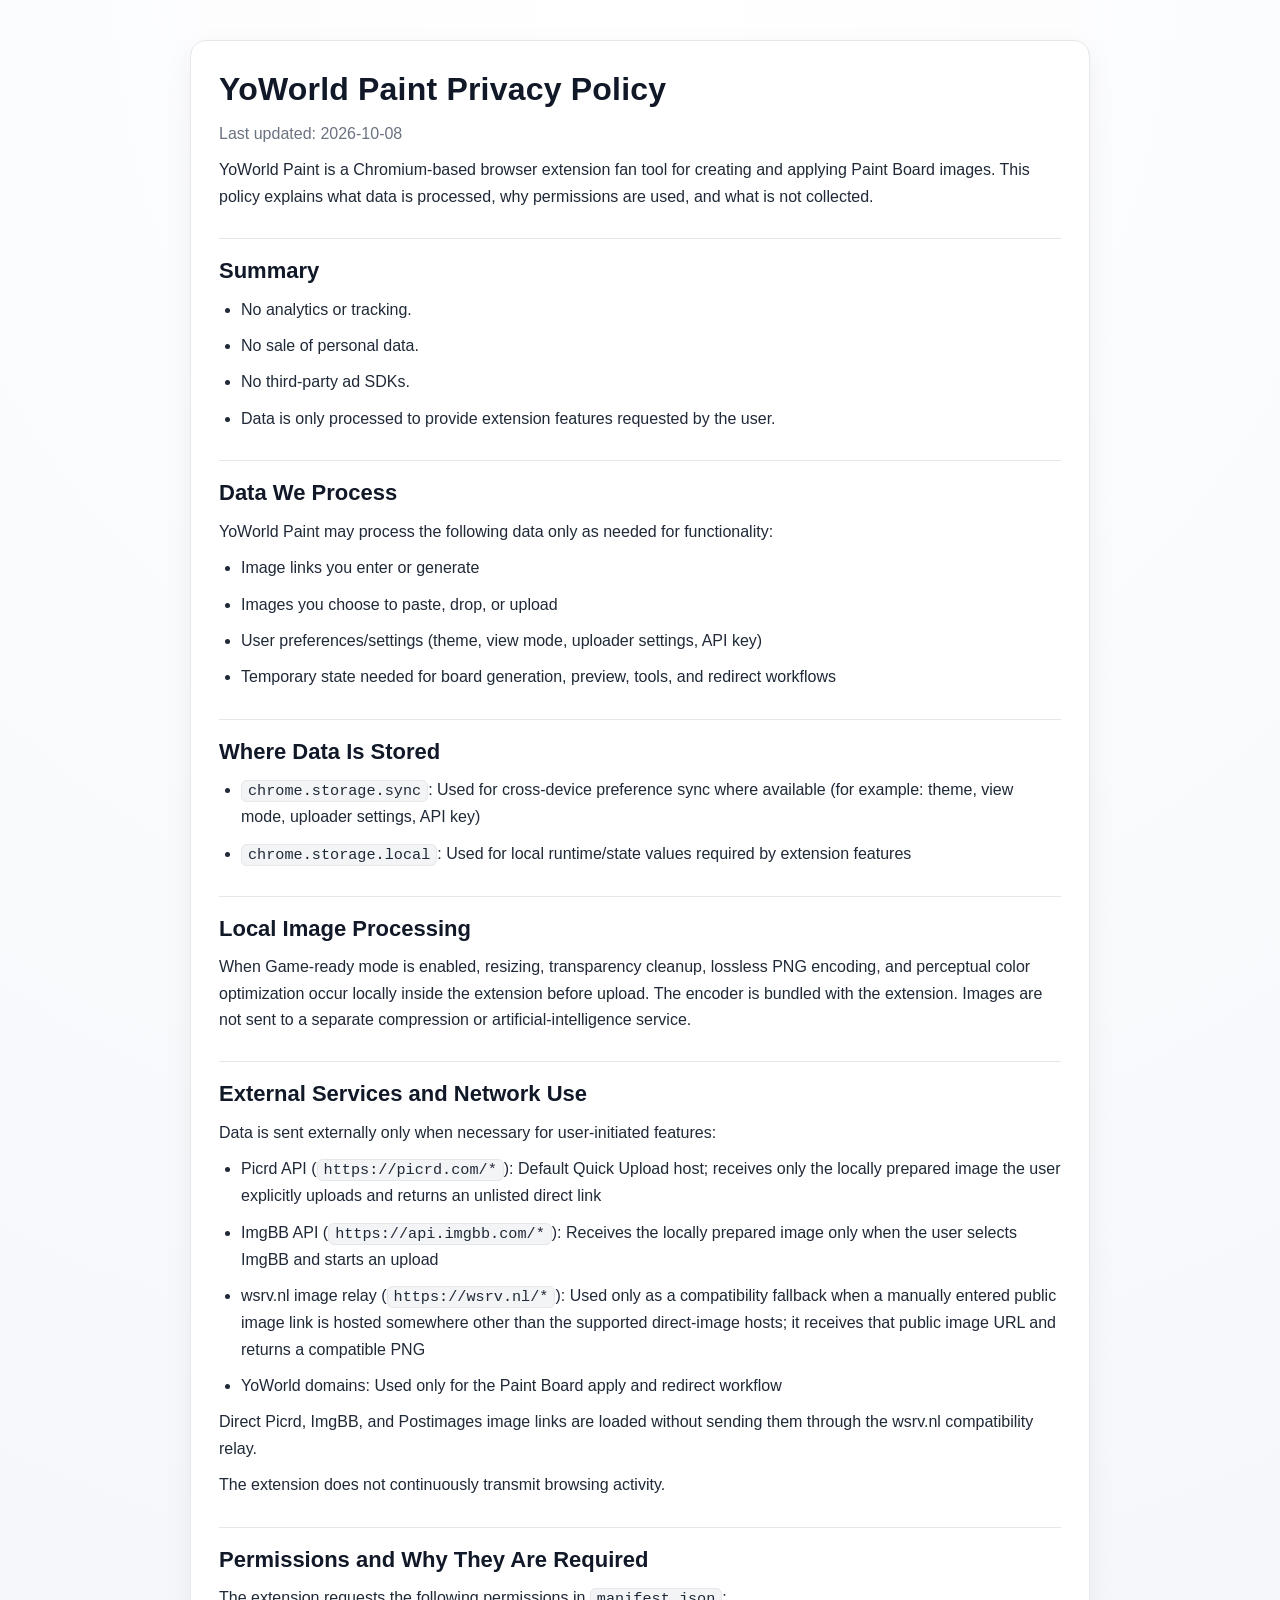
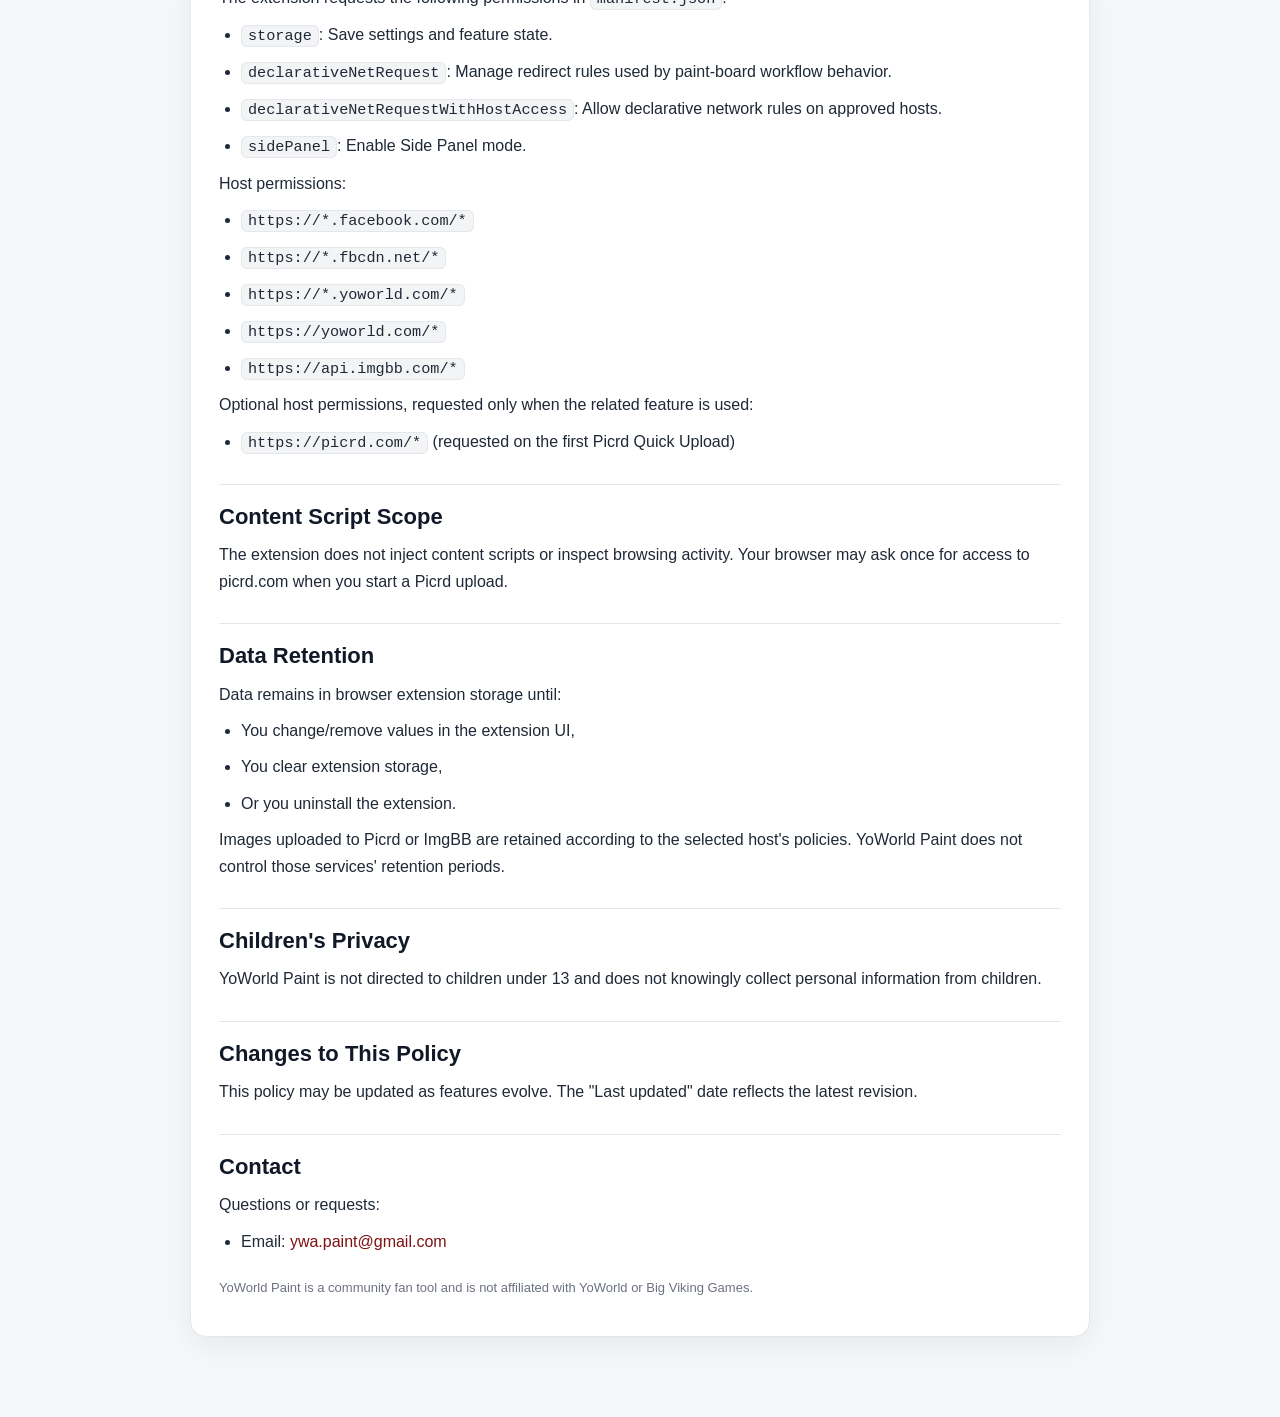
==== commit eebb42a3: "Release YoWorld Paint v3.5.15 compatibility update" ====
--- a/privacy-policy.html
+++ b/privacy-policy.html
@@ -100,7 +100,7 @@
       <h1>YoWorld Paint Privacy Policy</h1>
       <p class="muted">Last updated: 2026-10-08</p>
 
-      <p>YoWorld Paint is a Chrome extension fan tool for creating and applying Paint Board images. This policy explains what data is processed, why permissions are used, and what is not collected.</p>
+      <p>YoWorld Paint is a Chromium-based browser extension fan tool for creating and applying Paint Board images. This policy explains what data is processed, why permissions are used, and what is not collected.</p>
 
       <h2>Summary</h2>
       <ul>
@@ -162,10 +162,10 @@
       </ul>
 
       <h2>Content Script Scope</h2>
-      <p>The extension does not inject content scripts or inspect browsing activity. Chrome may ask once for access to picrd.com when you start a Picrd upload.</p>
+      <p>The extension does not inject content scripts or inspect browsing activity. Your browser may ask once for access to picrd.com when you start a Picrd upload.</p>
 
       <h2>Data Retention</h2>
-      <p>Data remains in Chrome extension storage until:</p>
+      <p>Data remains in browser extension storage until:</p>
       <ul>
         <li>You change/remove values in the extension UI,</li>
         <li>You clear extension storage,</li>
